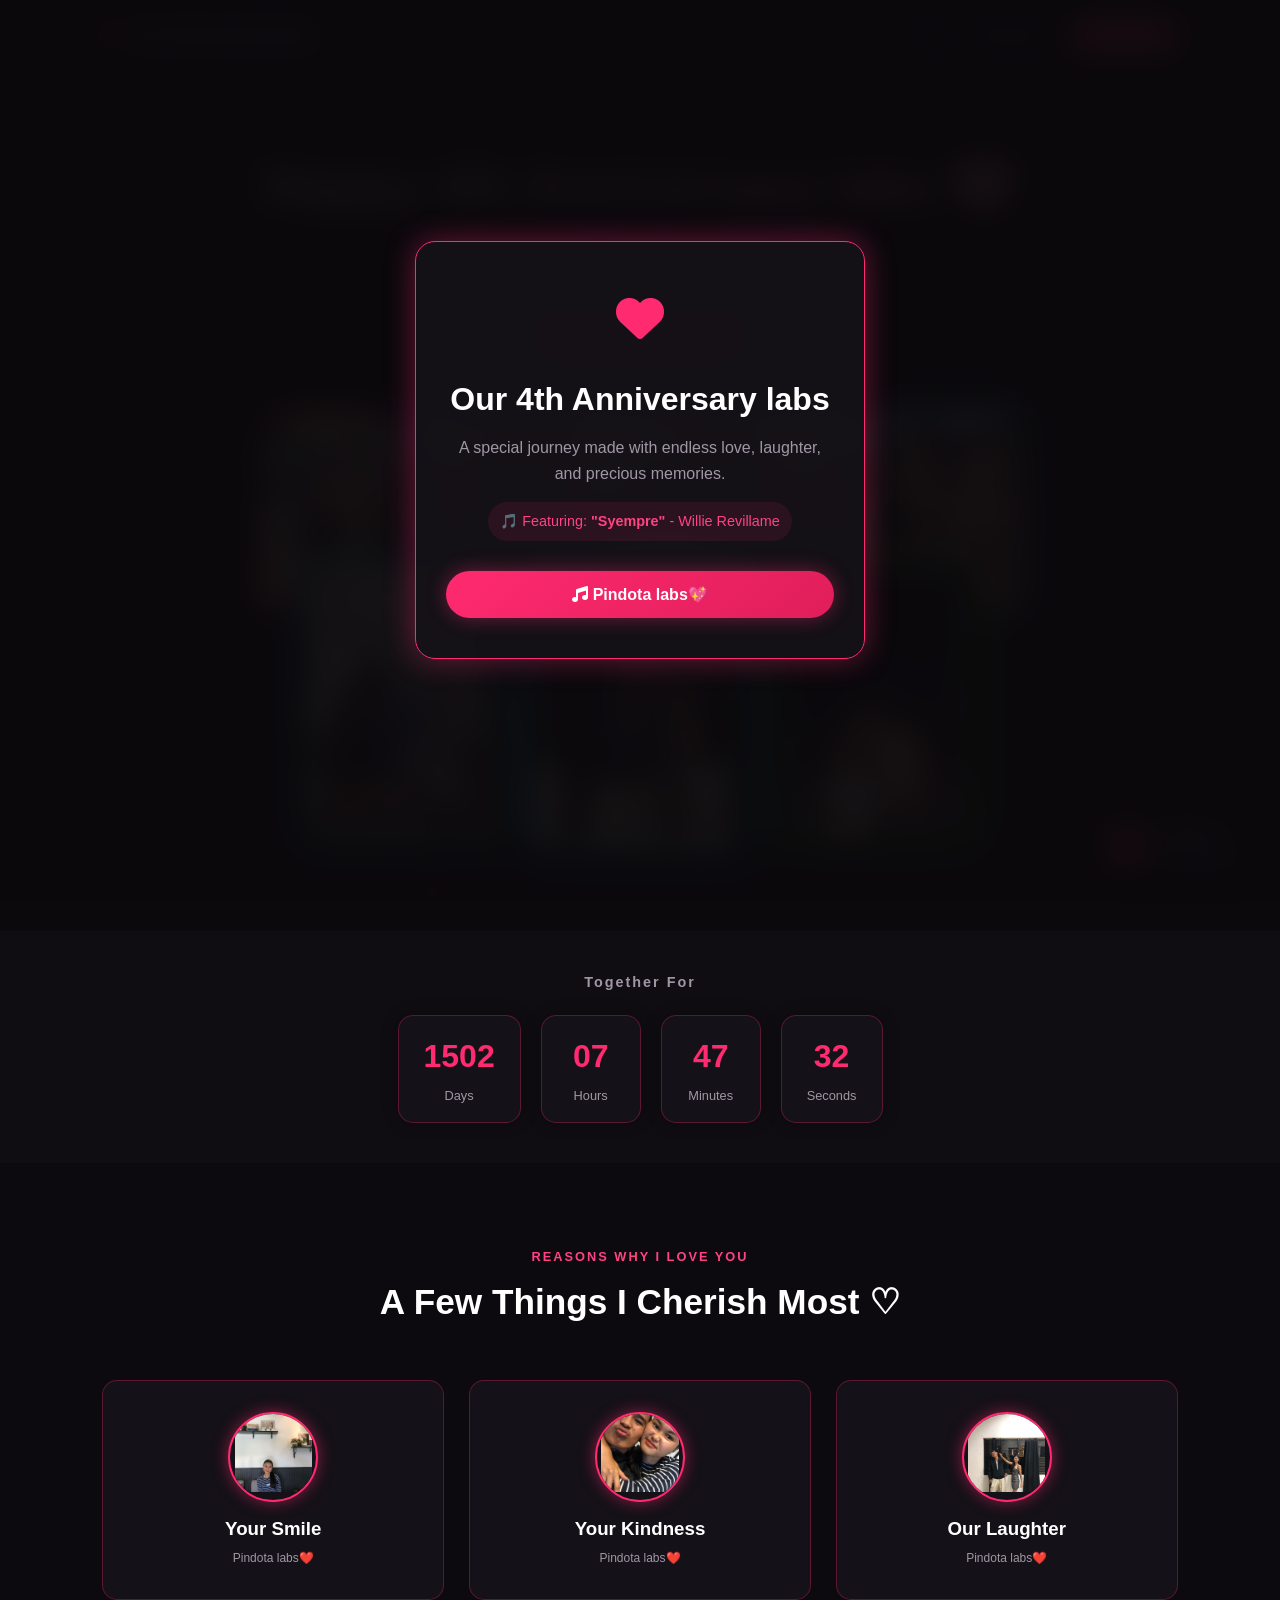
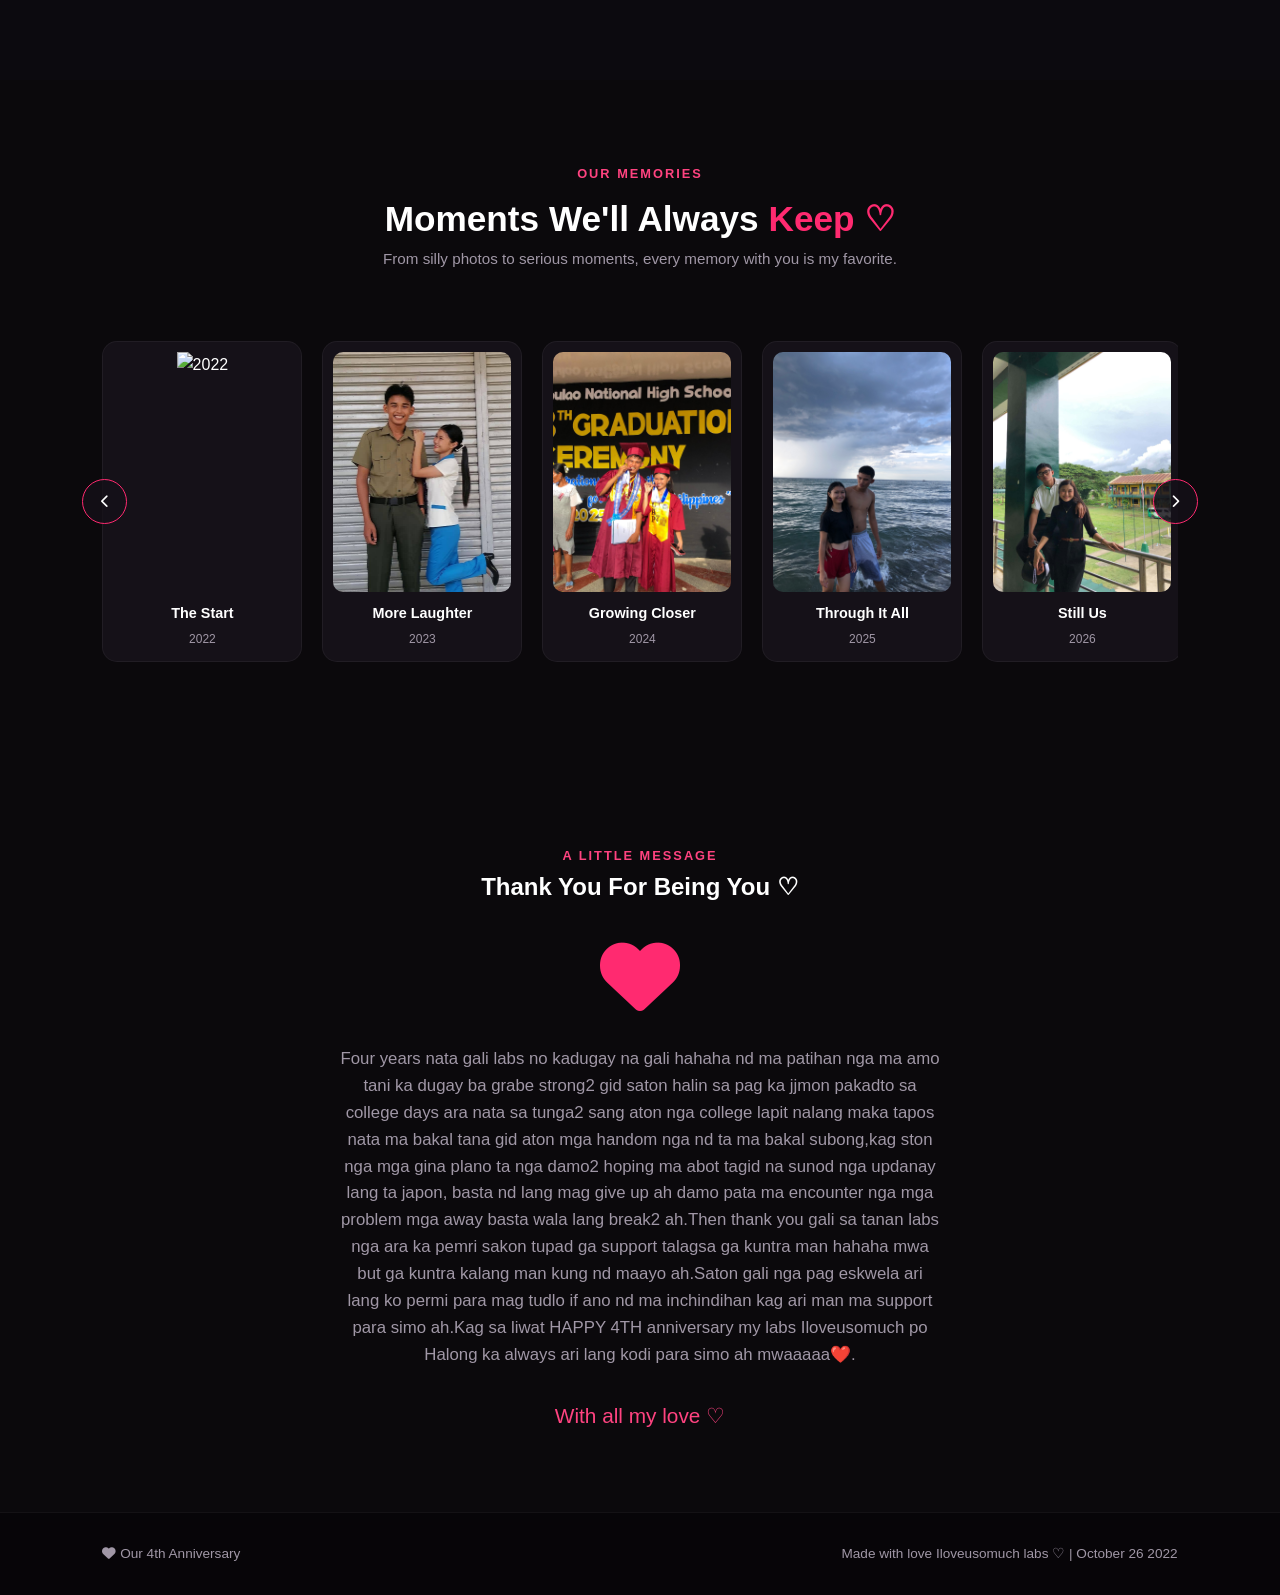
==== anniv.html @ 3ab9240a "Add files via upload" ====
<!DOCTYPE html>
<html lang="en">
<head>
  <meta charset="UTF-8">
  <meta name="viewport" content="width=device-width, initial-scale=1.0">
  <title>Happy Anniversary Labs ❤️</title>

  <link rel="stylesheet" href="https://cdnjs.cloudflare.com/ajax/libs/font-awesome/6.4.0/css/all.min.css">
  
  <link rel="stylesheet" href="styles.css">
</head>
<body>

  <!-- Floating Heart Particles Background Canvas -->
  <canvas id="heartCanvas"></canvas>

  <!-- Enter Site Overlay Modal (Bypasses Browser Audio Autoplay Restrictions) -->
  <div id="enterModal" class="enter-modal">
    <div class="enter-content">
      <div class="modal-heart-icon"><i class="fa-solid fa-heart"></i></div>
      <h2>Our 4th Anniversary labs</h2>
      <p>A special journey made with endless love, laughter, and precious memories.</p>
      <p class="song-notice">🎵 Featuring: <strong>"Syempre"</strong> - Willie Revillame</p>
      <button id="enterBtn" class="enter-btn">
        <i class="fa-solid fa-music"></i> Pindota labs💖
      </button>
    </div>
  </div>

  <!-- Audio Player Elements -->
  <audio id="bg-music" loop preload="auto">
    <source src="https://ia801503.us.archive.org/15/items/syempre-willie-revillame/Syempre%20-%20Willie%20Revillame.mp3" type="audio/mp3">
    <source src="music.mp3" type="audio/mp3">
  </audio>

  <!-- Floating Audio Widget Controls -->
  <div class="music-widget">
    <button id="musicToggle" class="music-btn" aria-label="Toggle Audio Playback">
      <i id="musicIcon" class="fa-solid fa-disc-doc spin-disc"></i>
    </button>
    <div class="music-info">
      <span class="music-title">Syempre</span>
      <span class="music-artist">Willie Revillame</span>
    </div>
  </div>

  <!-- Navigation Bar -->
  <nav class="navbar">
    <div class="nav-brand">
      <i class="fa-solid fa-heart nav-heart"></i> Our 4th Anniversary
    </div>
    <ul class="nav-links">
      <li><a href="#home">Home</a></li>
      <li><a href="#memories">Memories</a></li>
      <li><a href="#message" class="forever-btn"><i class="fa-regular fa-heart"></i> Forever</a></li>
    </ul>
  </nav>

  <!-- Main Hero Section -->
  <section id="home" class="hero-section">
    <div class="hero-header">
      <span class="tagline">A SPECIAL DAY FOR US</span>
      <h1 class="hero-title">Happy 4th Anniversary labs ❤️</h1>
      <p class="hero-quote">
        "Four years of memories, laughter, and love. Here's to many more years together."
      </p>
      <div class="hero-action">
        <a href="#memories" class="primary-btn">View Our Memories <i class="fa-solid fa-arrow-right"></i></a>
      </div>
    </div>

    <!-- 2-Tier Floating & Rotating Neon Card Display -->
    <div class="hero-cards-wrapper">
      
      <!-- Top Row: 5 Angled Floating Cards with Dynamic Colors -->
      <div class="card-row top-row">
        
        <div class="hero-card card-pink float-1" onclick="openLightbox('https://images.unsplash.com/photo-1516589178581-6cd7833ae3b2?auto=format&fit=crop&w=800&q=80', '2021 Memories')">
          <img src="v.jpg" alt="Memory Photo 1">
        </div>

        <div class="hero-card card-purple float-2" onclick="openLightbox('https://images.unsplash.com/photo-1522673607200-164d1b6ce486?auto=format&fit=crop&w=800&q=80', 'Cute Moments')">
          <img src="b.jpg" alt="Memory Photo 2">
        </div>

        <div class="hero-card card-yellow float-3" onclick="openLightbox('https://images.unsplash.com/photo-1518199266791-5375a83190b7?auto=format&fit=crop&w=800&q=80', 'Beach Trip')">
          <img src="k.JPG" alt="Memory Photo 3">
        </div>

        <div class="hero-card card-green float-4" onclick="openLightbox('https://images.unsplash.com/photo-1534528741775-53994a69daeb?auto=format&fit=crop&w=800&q=80', 'Sweet Smile')">
          <img src="kis.jpg" alt="Memory Photo 4">
        </div>

        <div class="hero-card card-cyan float-5" onclick="openLightbox('https://images.unsplash.com/photo-1529626455594-4ff0802cfb7e?auto=format&fit=crop&w=800&q=80', 'Date Night')">
          <img src="o.jpg" alt="Memory Photo 5">
        </div>

      </div>

      <!-- Bottom Row: 3 Larger Overlapping Front Cards -->
      <div class="card-row bottom-row">
        
        <div class="hero-card card-front-cyan float-front-1" onclick="openLightbox('https://images.unsplash.com/photo-1523824921871-d6f1a15151f1?auto=format&fit=crop&w=800&q=80', 'Fun Times')">
          <img src="s.jpg" alt="Front Photo Left">
        </div>

        <div class="hero-card card-front-main float-front-main" onclick="openLightbox('https://images.unsplash.com/photo-1511285560929-80b456fea0bc?auto=format&fit=crop&w=800&q=80', 'Us Together ❤️')">
          <img src="n.jpg" alt="Front Photo Center">
        </div>

        <div class="hero-card card-front-green float-front-2" onclick="openLightbox('https://images.unsplash.com/photo-1494774157365-9e04c6720e47?auto=format&fit=crop&w=800&q=80', 'Forever With You')">
          <img src="swim.jpg" alt="Front Photo Right">
        </div>

      </div>

    </div>
  </section>

  <!-- Live Relationship Counter -->
  <section class="counter-section">
    <div class="counter-container">
      <h3>Together For</h3>
      <div class="timer-grid">
        <div class="timer-box"><span id="days">1461</span><label>Days</label></div>
        <div class="timer-box"><span id="hours">00</span><label>Hours</label></div>
        <div class="timer-box"><span id="minutes">00</span><label>Minutes</label></div>
        <div class="timer-box"><span id="seconds">00</span><label>Seconds</label></div>
      </div>
    </div>
  </section>

 

  <!-- Interactive Flip Cards Section -->
 <section class="section-container reasons-section">
  <div class="section-header">
    <span class="sub-heading">REASONS WHY I LOVE YOU</span>
    <h2>A Few Things I Cherish Most ♡</h2>
  </div>

  <div class="flip-grid">
    
    <!-- Card 1: Your Smile -->
    <div class="flip-card">
      <div class="flip-inner">
        <div class="flip-front">
          <div class="card-img-thumb">
            <img src="smile.jpeg" alt="Your Smile">
          </div>
          <h3>Your Smile</h3>
          <p class="card-subtext">Pindota labs❤️</p>
        </div>
        <div class="flip-back">
          <p>"ang imo gid mga kadlaw kag smile permi ko ma miss simo kag imo mga lips nga kanami permi halok halokan mwaaa HAHAHAA.."</p>
        </div>
      </div>
    </div>

    <!-- Card 2: Your Kindness -->
    <div class="flip-card">
      <div class="flip-inner">
        <div class="flip-front">
          <div class="card-img-thumb">
            <img src="l.jpg" alt="Your Kindness">
          </div>
          <h3>Your Kindness</h3>
          <p class="card-subtext">Pindota labs❤️</p>
        </div>
        <div class="flip-back">
          <p>"ang imo kabuot permi sakon biskan talagsa or permi ka maldito saakon sensya lang ah mwaaaaa❤️."</p>
        </div>
      </div>
    </div>

    <!-- Card 3: Our Laughter -->
    <div class="flip-card">
      <div class="flip-inner">
        <div class="flip-front">
          <div class="card-img-thumb">
            <img src="laugh.jpg" alt="Our Laughter">
          </div>
          <h3>Our Laughter</h3>
          <p class="card-subtext">Pindota labs❤️</p>
        </div>
        <div class="flip-back">
          <p>"Aton nga mga kadlaw pag updanay ta labi na pag kita lang duwa hahah kag kung may gina libak aton nga mga moments nga updanay ta HAHAHA"</p>
        </div>
      </div>
    </div>

  </div>
</section>
 

  <!-- Memories Gallery Slider Section -->
  <section id="memories" class="section-container">
    <div class="section-header">
      <span class="sub-heading">OUR MEMORIES</span>
      <h2>Moments We'll Always <span class="highlight">Keep ♡</span></h2>
      <p>From silly photos to serious moments, every memory with you is my favorite.</p>
    </div>

    <div class="gallery-wrapper">
      <button class="slider-btn left-btn" id="prevBtn"><i class="fa-solid fa-chevron-left"></i></button>
      
      <div class="gallery-track" id="galleryTrack">
        
        <div class="gallery-item" onclick="openLightbox('https://images.unsplash.com/photo-1516589178581-6cd7833ae3b2?auto=format&fit=crop&w=800&q=80', 'The Start (2021)')">
          <div class="image-box"><img src="https://images.unsplash.com/photo-1516589178581-6cd7833ae3b2?auto=format&fit=crop&w=500&q=80" alt="2022"></div>
          <span class="item-title">The Start</span>
          <span class="item-year">2022</span>
        </div>

        <div class="gallery-item" onclick="openLightbox('2023.JPG', 'More Laughter (2023)')">
          <div class="image-box"><img src="2023.JPG" alt="2023"></div>
          <span class="item-title">More Laughter</span>
          <span class="item-year">2023</span>
        </div>

        <div class="gallery-item" onclick="openLightbox('grad.jpeg', 'Growing Closer (2024)')">
          <div class="image-box"><img src="grad.jpeg" alt="2024"></div>
          <span class="item-title">Growing Closer</span>
          <span class="item-year">2024</span>
        </div>

        <div class="gallery-item" onclick="openLightbox('2025.JPG', 'Through It All (2025)')">
          <div class="image-box"><img src="2025.JPG" alt="2025"></div>
          <span class="item-title">Through It All</span>
          <span class="item-year">2025</span>
        </div>

        <div class="gallery-item" onclick="openLightbox('school (1).jpg', 'Still Us (2026)')">
          <div class="image-box"><img src="school (1).jpg" alt="2026"></div>
          <span class="item-title">Still Us</span>
          <span class="item-year">2026</span>
        </div>

      </div>

      <button class="slider-btn right-btn" id="nextBtn"><i class="fa-solid fa-chevron-right"></i></button>
    </div>
  </section>

  <!-- Message Section -->
  <section id="message" class="message-section">
    <div class="message-container">
      <span class="sub-heading">A LITTLE MESSAGE</span>
      <h2>Thank You For Being You ♡</h2>
      
      <div class="big-heart-container">
        <i class="fa-solid fa-heart big-heart"></i>
      </div>

      <p class="message-text">
        Four years nata gali labs no kadugay na gali hahaha nd ma patihan nga ma amo tani ka dugay ba grabe strong2 gid saton 
        halin sa pag ka jjmon pakadto sa college days ara nata sa tunga2 sang aton nga college
        lapit nalang maka tapos nata ma bakal tana gid aton mga handom nga nd ta ma bakal subong,kag ston nga mga gina plano ta nga damo2 hoping ma abot tagid na sunod nga updanay lang ta japon,
        basta nd lang mag give up ah damo pata ma encounter nga mga problem mga away basta wala lang break2 ah.Then thank you gali sa tanan labs nga ara ka pemri sakon tupad
        ga support talagsa ga kuntra man hahaha mwa but ga kuntra kalang man kung nd maayo ah.Saton  gali nga pag eskwela ari lang ko permi para mag tudlo if ano nd ma inchindihan
        kag ari man ma support para simo ah.Kag sa liwat HAPPY 4TH anniversary my labs Iloveusomuch po Halong ka always ari lang kodi para simo ah mwaaaaa❤️.
      </p>

      <div class="signature">
        With all my love ♡
      </div>
    </div>
  </section>

  <!-- Footer -->
  <footer class="footer">
    <div class="footer-left">
      <i class="fa-solid fa-heart"></i> Our 4th Anniversary
    </div>
    <div class="footer-center">
      Made with love Iloveusomuch labs ♡ | October 26 2022

    </div>
   
  </footer>

  <!-- Photo Lightbox Modal -->
  <div id="lightbox" class="lightbox" onclick="closeLightbox()">
    <span class="close-lightbox">&times;</span>
    <img id="lightboxImg" class="lightbox-content" alt="Enlarged Photo">
    <div id="lightboxCaption" class="lightbox-caption"></div>
  </div>

  <!-- JavaScript File -->
  <script src=".js"></script>

</body>
</html>
---- styles.css ----
/* Reset & Base Styles */
* {
  margin: 0;
  padding: 0;
  box-sizing: border-box;
}

:root {
  --bg-color: #0b090c;
  --card-bg: #151118;
  --text-main: #ffffff;
  --text-muted: #a097a6;
  --accent-pink: #ff2a70;
  --accent-rose: #ff4380;
  --glow-pink: rgba(255, 42, 112, 0.4);
  --neon-cyan: #00f0ff;
  --neon-yellow: #ffee00;
  --neon-green: #39ff14;
  --neon-purple: #b026ff;
  --font-family: 'Segoe UI', -apple-system, BlinkMacSystemFont, Roboto, sans-serif;
}

body {
  background-color: var(--bg-color);
  color: var(--text-main);
  font-family: var(--font-family);
  overflow-x: hidden;
  line-height: 1.6;
}

/* Floating Particle Canvas */
#heartCanvas {
  position: fixed;
  top: 0;
  left: 0;
  width: 100vw;
  height: 100vh;
  pointer-events: none;
  z-index: 1;
}

/* Enter Site Overlay Modal */
.enter-modal {
  position: fixed;
  inset: 0;
  background: rgba(11, 9, 12, 0.95);
  backdrop-filter: blur(15px);
  z-index: 9999;
  display: flex;
  justify-content: center;
  align-items: center;
  text-align: center;
  padding: 20px;
}

.enter-content {
  background: rgba(21, 17, 24, 0.9);
  border: 1px solid var(--accent-pink);
  padding: 40px 30px;
  border-radius: 20px;
  box-shadow: 0 0 30px var(--glow-pink);
  max-width: 450px;
  width: 100%;
}

.modal-heart-icon {
  font-size: 3rem;
  color: var(--accent-pink);
  margin-bottom: 15px;
  animation: pulse 1.5s infinite;
}

.enter-content h2 {
  font-size: 2rem;
  margin-bottom: 10px;
}

.enter-content p {
  color: var(--text-muted);
  margin-bottom: 15px;
}

.song-notice {
  font-size: 0.9rem;
  color: var(--accent-rose) !important;
  background: rgba(255, 42, 112, 0.1);
  padding: 8px 12px;
  border-radius: 20px;
  display: inline-block;
}

.enter-btn {
  background: linear-gradient(135deg, var(--accent-pink), #e01e5a);
  color: white;
  border: none;
  padding: 14px 28px;
  border-radius: 30px;
  font-weight: bold;
  font-size: 1rem;
  cursor: pointer;
  box-shadow: 0 0 20px var(--glow-pink);
  transition: transform 0.3s;
  width: 100%;
  margin-top: 15px;
}

.enter-btn:hover {
  transform: scale(1.05);
}

/* Floating Music Control Widget */
.music-widget {
  position: fixed;
  bottom: 25px;
  right: 25px;
  z-index: 1000;
  background: rgba(21, 17, 24, 0.85);
  border: 1px solid rgba(255, 42, 112, 0.3);
  backdrop-filter: blur(10px);
  padding: 8px 16px 8px 8px;
  border-radius: 40px;
  display: flex;
  align-items: center;
  gap: 12px;
  box-shadow: 0 5px 20px rgba(0, 0, 0, 0.5);
}

.music-btn {
  background: var(--accent-pink);
  color: white;
  border: none;
  width: 40px;
  height: 40px;
  border-radius: 50%;
  cursor: pointer;
  display: flex;
  align-items: center;
  justify-content: center;
  font-size: 1.1rem;
}

.spin-disc {
  animation: spin 3s linear infinite;
}

.music-info {
  display: flex;
  flex-direction: column;
}

.music-title {
  font-weight: bold;
  font-size: 0.85rem;
}

.music-artist {
  font-size: 0.7rem;
  color: var(--text-muted);
}

/* Navigation Bar */
.navbar {
  display: flex;
  justify-content: space-between;
  align-items: center;
  padding: 20px 8%;
  position: relative;
  z-index: 10;
}

.nav-brand {
  font-weight: bold;
  font-size: 1.2rem;
  display: flex;
  align-items: center;
  gap: 8px;
  color: var(--text-main);
}

.nav-heart {
  color: var(--accent-pink);
}

.nav-links {
  display: flex;
  list-style: none;
  gap: 25px;
  align-items: center;
}

.nav-links a {
  color: var(--text-muted);
  text-decoration: none;
  font-size: 0.95rem;
  transition: color 0.3s;
}

.nav-links a:hover {
  color: var(--text-main);
}

.forever-btn {
  background: var(--accent-pink);
  color: white !important;
  padding: 8px 18px;
  border-radius: 20px;
}

/* Hero Section & Glowing Cards Layout */
.hero-section {
  padding: 40px 5% 80px;
  text-align: center;
  position: relative;
  z-index: 2;
}

.tagline {
  font-size: 0.75rem;
  letter-spacing: 2px;
  color: var(--accent-rose);
  font-weight: 600;
}

.hero-title {
  font-size: 3.2rem;
  font-weight: 800;
  margin: 10px 0;
  background: linear-gradient(135deg, #ffffff, #ff7ba0);
  -webkit-background-clip: text;
  -webkit-text-fill-color: transparent;
}

.hero-quote {
  color: var(--text-muted);
  font-style: italic;
  max-width: 500px;
  margin: 0 auto 25px;
  font-size: 0.95rem;
}

.primary-btn {
  display: inline-flex;
  align-items: center;
  gap: 8px;
  background: var(--accent-pink);
  color: white;
  text-decoration: none;
  padding: 12px 26px;
  border-radius: 25px;
  font-weight: bold;
  box-shadow: 0 0 15px var(--glow-pink);
}

/* 2-Tier Floating Neon Photo Cards */
.hero-cards-wrapper {
  margin-top: 50px;
  position: relative;
  max-width: 1000px;
  margin-left: auto;
  margin-right: auto;
}

.card-row {
  display: flex;
  justify-content: center;
  align-items: center;
}

.top-row {
  gap: 15px;
  z-index: 2;
  position: relative;
}

.bottom-row {
  gap: 25px;
  margin-top: -60px;
  z-index: 3;
  position: relative;
}

/* Base Neon Card Styling with 3D Float & Rotate */
.hero-card {
  border-radius: 18px;
  overflow: hidden;
  cursor: pointer;
  background: #1a1620;
  transition: transform 0.4s ease, box-shadow 0.4s ease;
  position: relative;
  perspective: 1000px;
}

.hero-card img {
  width: 100%;
  height: 100%;
  object-fit: cover;
  display: block;
}

/* Top Row Cards Sizing & Neon Glow Colors */
.top-row .hero-card {
  width: 140px;
  height: 200px;
}

.card-pink {
  border: 2px solid var(--accent-pink);
  box-shadow: 0 0 15px rgba(255, 42, 112, 0.6);
}

.card-purple {
  border: 2px solid var(--neon-purple);
  box-shadow: 0 0 15px rgba(176, 38, 255, 0.6);
}

.card-yellow {
  border: 2px solid var(--neon-yellow);
  box-shadow: 0 0 15px rgba(255, 238, 0, 0.6);
}

.card-green {
  border: 2px solid var(--neon-green);
  box-shadow: 0 0 15px rgba(57, 255, 20, 0.6);
}

.card-cyan {
  border: 2px solid var(--neon-cyan);
  box-shadow: 0 0 15px rgba(0, 240, 255, 0.6);
}

/* Bottom Row Front Cards Sizing & Colors */
.bottom-row .hero-card {
  width: 200px;
  height: 280px;
}

.card-front-cyan {
  border: 3px solid var(--neon-cyan);
  box-shadow: 0 0 25px rgba(0, 240, 255, 0.7);
}

.card-front-main {
  width: 220px !important;
  height: 300px !important;
  border: 3px solid #00f0ff;
  box-shadow: 0 0 30px rgba(0, 240, 255, 0.9);
}

.card-front-green {
  border: 3px solid var(--neon-green);
  box-shadow: 0 0 25px rgba(57, 255, 20, 0.7);
}

/* Continuous 3D Floating & Rotating Animations */
.float-1 { animation: float1 4s ease-in-out infinite; }
.float-2 { animation: float2 4.5s ease-in-out infinite; }
.float-3 { animation: float3 3.8s ease-in-out infinite; }
.float-4 { animation: float4 4.2s ease-in-out infinite; }
.float-5 { animation: float5 4.8s ease-in-out infinite; }

.float-front-1 { animation: floatFront1 5s ease-in-out infinite; }
.float-front-main { animation: floatFrontMain 4.2s ease-in-out infinite; }
.float-front-2 { animation: floatFront2 4.6s ease-in-out infinite; }

@keyframes float1 {
  0%, 100% { transform: rotate(-12deg) translateY(0px) rotateY(5deg); }
  50% { transform: rotate(-10deg) translateY(-12px) rotateY(-5deg); }
}

@keyframes float2 {
  0%, 100% { transform: rotate(-6deg) translateY(0px) rotateY(-8deg); }
  50% { transform: rotate(-4deg) translateY(-15px) rotateY(8deg); }
}

@keyframes float3 {
  0%, 100% { transform: rotate(0deg) translateY(0px) rotateX(5deg); }
  50% { transform: rotate(2deg) translateY(-10px) rotateX(-5deg); }
}

@keyframes float4 {
  0%, 100% { transform: rotate(6deg) translateY(0px) rotateY(8deg); }
  50% { transform: rotate(8deg) translateY(-14px) rotateY(-8deg); }
}

@keyframes float5 {
  0%, 100% { transform: rotate(12deg) translateY(0px) rotateY(-5deg); }
  50% { transform: rotate(10deg) translateY(-12px) rotateY(5deg); }
}

@keyframes floatFront1 {
  0%, 100% { transform: rotate(-8deg) translateY(0px); }
  50% { transform: rotate(-6deg) translateY(-18px); }
}

@keyframes floatFrontMain {
  0%, 100% { transform: rotate(0deg) translateY(0px) scale(1); }
  50% { transform: rotate(1deg) translateY(-15px) scale(1.02); }
}

@keyframes floatFront2 {
  0%, 100% { transform: rotate(8deg) translateY(0px); }
  50% { transform: rotate(6deg) translateY(-18px); }
}

/* Card Hover Effects */
.hero-card:hover {
  animation-play-state: paused;
  transform: translateY(-20px) scale(1.1) rotate(0deg) !important;
  z-index: 10;
}

/* Live Relationship Counter Section */
.counter-section {
  padding: 40px 5%;
  background: rgba(21, 17, 24, 0.6);
  border-y: 1px solid rgba(255, 42, 112, 0.2);
  text-align: center;
  position: relative;
  z-index: 2;
}

.counter-container h3 {
  color: var(--text-muted);
  margin-bottom: 20px;
  letter-spacing: 2px;
  font-size: 0.9rem;
}

.timer-grid {
  display: flex;
  justify-content: center;
  gap: 20px;
  flex-wrap: wrap;
}

.timer-box {
  background: var(--card-bg);
  border: 1px solid rgba(255, 42, 112, 0.3);
  padding: 15px 25px;
  border-radius: 15px;
  min-width: 100px;
  box-shadow: 0 0 15px rgba(0, 0, 0, 0.4);
}

.timer-box span {
  font-size: 2rem;
  font-weight: bold;
  color: var(--accent-pink);
  display: block;
}

.timer-box label {
  font-size: 0.8rem;
  color: var(--text-muted);
}

/* Common Section Layout */
.section-container {
  padding: 80px 8%;
  position: relative;
  z-index: 2;
}

.sub-heading {
  color: var(--accent-rose);
  font-size: 0.8rem;
  letter-spacing: 2px;
  font-weight: 600;
}

.highlight {
  color: var(--accent-pink);
}

.section-header {
  text-align: center;
  margin-bottom: 50px;
}

.section-header h2 {
  font-size: 2.2rem;
  margin-top: 5px;
}

.section-header p {
  color: var(--text-muted);
  font-size: 0.95rem;
}

/* Our Story Grid Layout */
.story-grid {
  display: grid;
  grid-template-columns: 1fr 1fr;
  gap: 50px;
  align-items: center;
}

.polaroid-wrapper {
  position: relative;
  height: 380px;
}

.polaroid {
  position: absolute;
  background: white;
  padding: 12px 12px 40px;
  border-radius: 8px;
  box-shadow: 0 10px 25px rgba(0, 0, 0, 0.5);
  width: 240px;
}

.polaroid img {
  width: 100%;
  height: 220px;
  object-fit: cover;
  border-radius: 4px;
}

.p1 {
  transform: rotate(-8deg);
  top: 20px;
  left: 20px;
  z-index: 1;
}

.p2 {
  transform: rotate(6deg);
  top: 60px;
  left: 140px;
  z-index: 2;
}

.stats-grid {
  display: grid;
  grid-template-columns: repeat(4, 1fr);
  gap: 15px;
  margin-top: 30px;
}

.stat-card {
  background: var(--card-bg);
  border: 1px solid rgba(255, 42, 112, 0.2);
  padding: 15px;
  border-radius: 12px;
  text-align: center;
}

.stat-icon {
  color: var(--accent-pink);
  font-size: 1.2rem;
  margin-bottom: 5px;
}

.stat-num {
  display: block;
  font-weight: bold;
  font-size: 1.1rem;
}

.stat-label {
  font-size: 0.75rem;
  color: var(--text-muted);
}

/* Interactive Flip Cards */
.reasons-section {
  background: rgba(15, 12, 18, 0.5);
}

.flip-grid {
  display: grid;
  grid-template-columns: repeat(auto-fit, minmax(260px, 1fr));
  gap: 25px;
}

.flip-card {
  background-color: transparent;
  height: 220px;
  perspective: 1000px;
}

.flip-inner {
  position: relative;
  width: 100%;
  height: 100%;
  text-align: center;
  transition: transform 0.8s;
  transform-style: preserve-3d;
}

.flip-card:hover .flip-inner {
  transform: rotateY(180deg);
}

.flip-front, .flip-back {
  position: absolute;
  width: 100%;
  height: 100%;
  backface-visibility: hidden;
  border-radius: 15px;
  padding: 25px;
  display: flex;
  flex-direction: column;
  justify-content: center;
  align-items: center;
  border: 1px solid rgba(255, 42, 112, 0.3);
}

.flip-front {
  background: var(--card-bg);
}

.flip-front i {
  font-size: 2.5rem;
  color: var(--accent-pink);
  margin-bottom: 15px;
}

.flip-front p {
  font-size: 0.75rem;
  color: var(--text-muted);
  margin-top: 5px;
}

.flip-back {
  background: linear-gradient(135deg, #221728, #120e17);
  transform: rotateY(180deg);
  border-color: var(--accent-pink);
}

.flip-back p {
  font-style: italic;
  font-size: 0.95rem;
}

/* Memories Gallery Slider */
.gallery-wrapper {
  position: relative;
  display: flex;
  align-items: center;
}

.gallery-track {
  display: flex;
  gap: 20px;
  overflow-x: auto;
  scroll-behavior: smooth;
  padding: 20px 0;
  scrollbar-width: none;
}

.gallery-track::-webkit-scrollbar {
  display: none;
}

.gallery-item {
  min-width: 200px;
  background: var(--card-bg);
  border-radius: 15px;
  padding: 10px;
  text-align: center;
  cursor: pointer;
  border: 1px solid rgba(255, 255, 255, 0.05);
  transition: transform 0.3s;
}

.gallery-item:hover {
  transform: translateY(-8px);
  border-color: var(--accent-pink);
}

.image-box {
  height: 240px;
  border-radius: 10px;
  overflow: hidden;
  margin-bottom: 10px;
}

.image-box img {
  width: 100%;
  height: 100%;
  object-fit: cover;
}

.item-title {
  display: block;
  font-size: 0.9rem;
  font-weight: 600;
}

.item-year {
  font-size: 0.75rem;
  color: var(--text-muted);
}

.slider-btn {
  background: rgba(21, 17, 24, 0.8);
  color: white;
  border: 1px solid var(--accent-pink);
  width: 45px;
  height: 45px;
  border-radius: 50%;
  cursor: pointer;
  position: absolute;
  z-index: 5;
}

.left-btn { left: -20px; }
.right-btn { right: -20px; }

/* Message Section */
.message-section {
  padding: 80px 8%;
  text-align: center;
  position: relative;
  z-index: 2;
}

.big-heart-container {
  margin: 30px 0;
}

.big-heart {
  font-size: 5rem;
  color: var(--accent-pink);
  animation: pulse 1.5s infinite;
}

.message-text {
  max-width: 600px;
  margin: 0 auto;
  color: var(--text-muted);
  font-size: 1.05rem;
}

.signature {
  margin-top: 30px;
  font-size: 1.3rem;
  font-family: 'Brush Script MT', cursive, sans-serif;
  color: var(--accent-rose);
}

/* Footer */
.footer {
  padding: 30px 8%;
  background: #070508;
  display: flex;
  justify-content: space-between;
  align-items: center;
  border-top: 1px solid rgba(255, 255, 255, 0.05);
  color: var(--text-muted);
  font-size: 0.85rem;
  position: relative;
  z-index: 2;
}

.footer-right {
  display: flex;
  gap: 15px;
}

/* Photo Lightbox Modal */
.lightbox {
  display: none;
  position: fixed;
  inset: 0;
  background: rgba(0, 0, 0, 0.9);
  z-index: 10000;
  justify-content: center;
  align-items: center;
  flex-direction: column;
}

.lightbox-content {
  max-width: 85%;
  max-height: 80vh;
  border-radius: 10px;
  box-shadow: 0 0 30px rgba(255, 42, 112, 0.5);
}

.lightbox-caption {
  color: white;
  margin-top: 15px;
  font-size: 1.1rem;
}

.close-lightbox {
  position: absolute;
  top: 25px;
  right: 35px;
  color: white;
  font-size: 2.5rem;
  cursor: pointer;
}

/* Keyframe Animations */
@keyframes pulse {
  0% { transform: scale(1); }
  50% { transform: scale(1.15); }
  100% { transform: scale(1); }
}

@keyframes spin {
  from { transform: rotate(0deg); }
  to { transform: rotate(360deg); }
}

/* Responsive Mobile Styles */
@media (max-width: 768px) {
  .hero-title { font-size: 2.2rem; }
  .story-grid { grid-template-columns: 1fr; }
  .top-row .hero-card { width: 65px; height: 100px; }
  .bottom-row .hero-card { width: 100px; height: 140px; }
  .card-front-main { width: 110px !important; height: 150px !important; }
  .stats-grid { grid-template-columns: repeat(2, 1fr); }
  .footer { flex-direction: column; gap: 15px; text-align: center; }
  .nav-links { display: none; }
}
/* Circular Image Frame for Flip Cards */
.card-img-thumb {
  width: 90px;
  height: 90px;
  border-radius: 50%;
  overflow: hidden;
  margin-bottom: 12px;
  border: 2px solid var(--accent-pink);
  box-shadow: 0 0 15px rgba(255, 42, 112, 0.5);
}

.card-img-thumb img {
  width: 90%;
  height: 90%;
  object-fit: cover;
}

.card-subtext {
  font-size: 0.85rem;
  color: var(--text-muted);
  margin-top: 4px;
}
html{
  scroll-behavior: smooth;
}
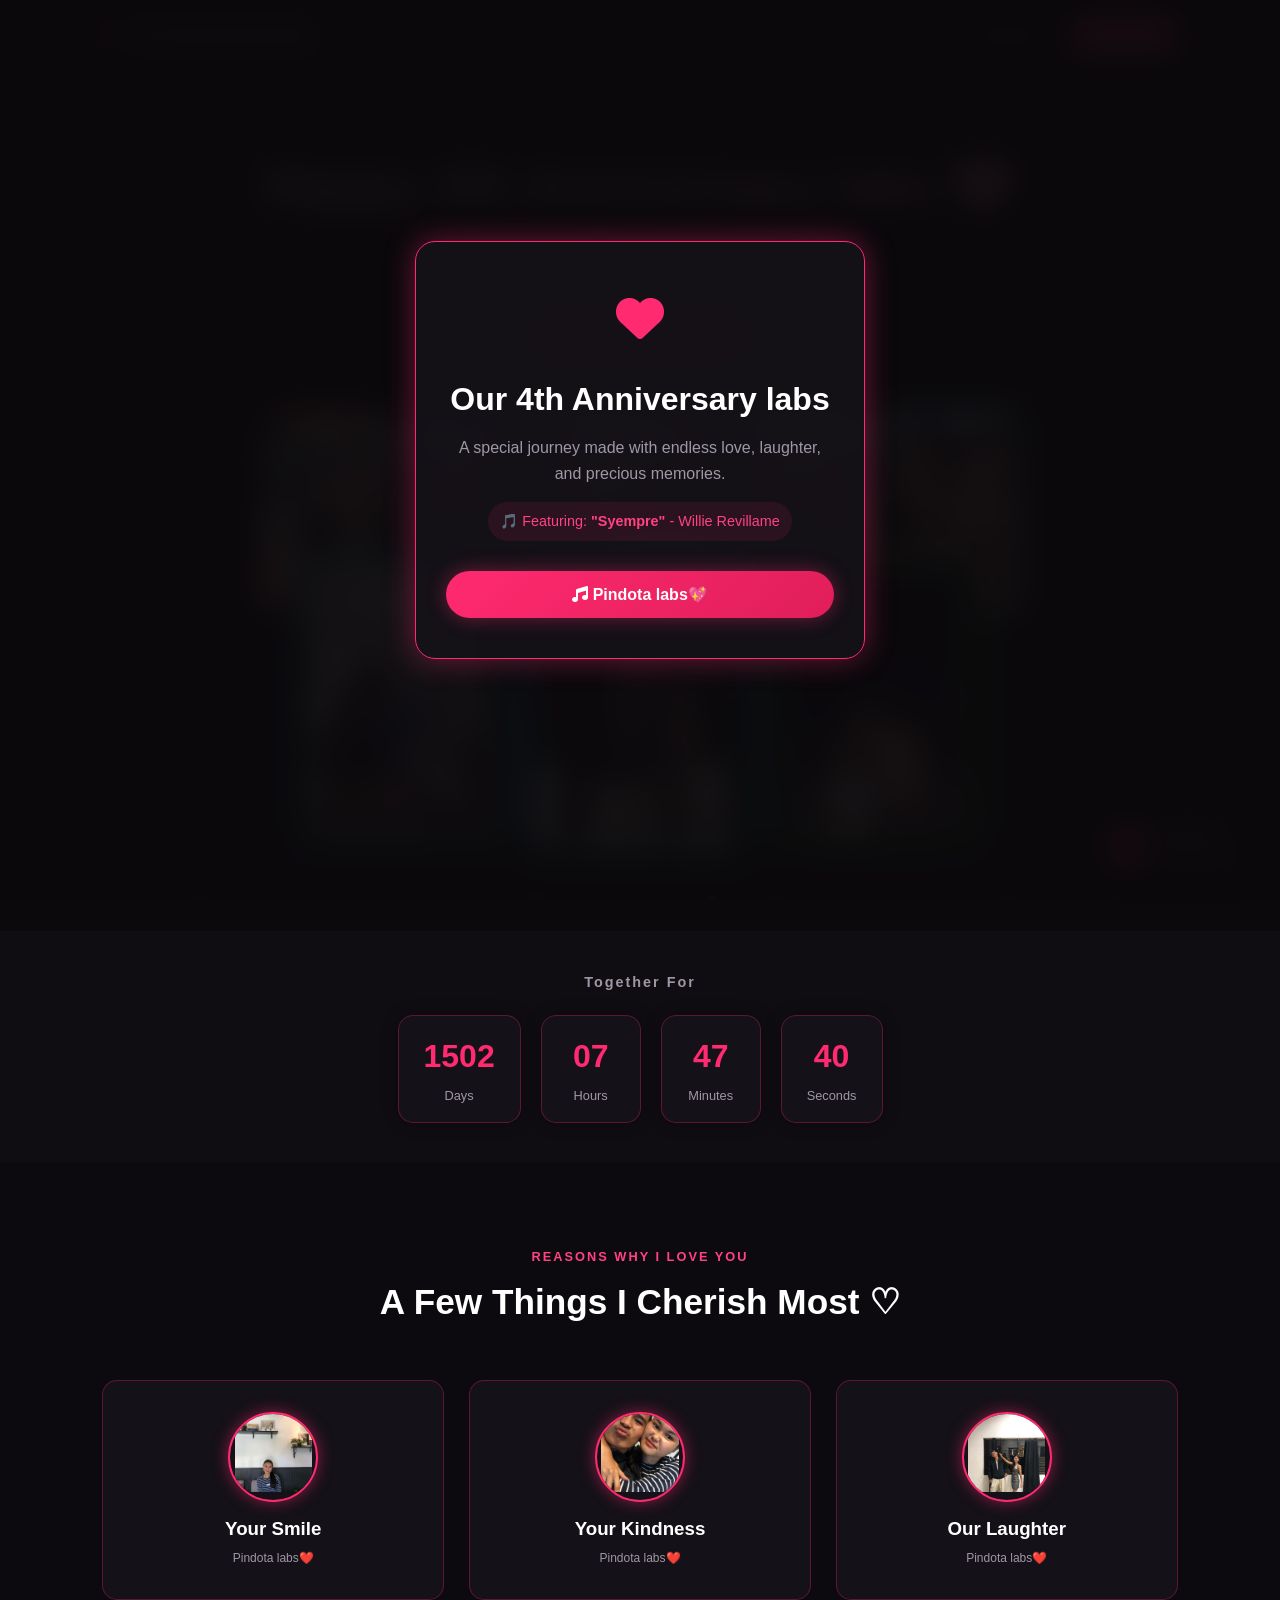
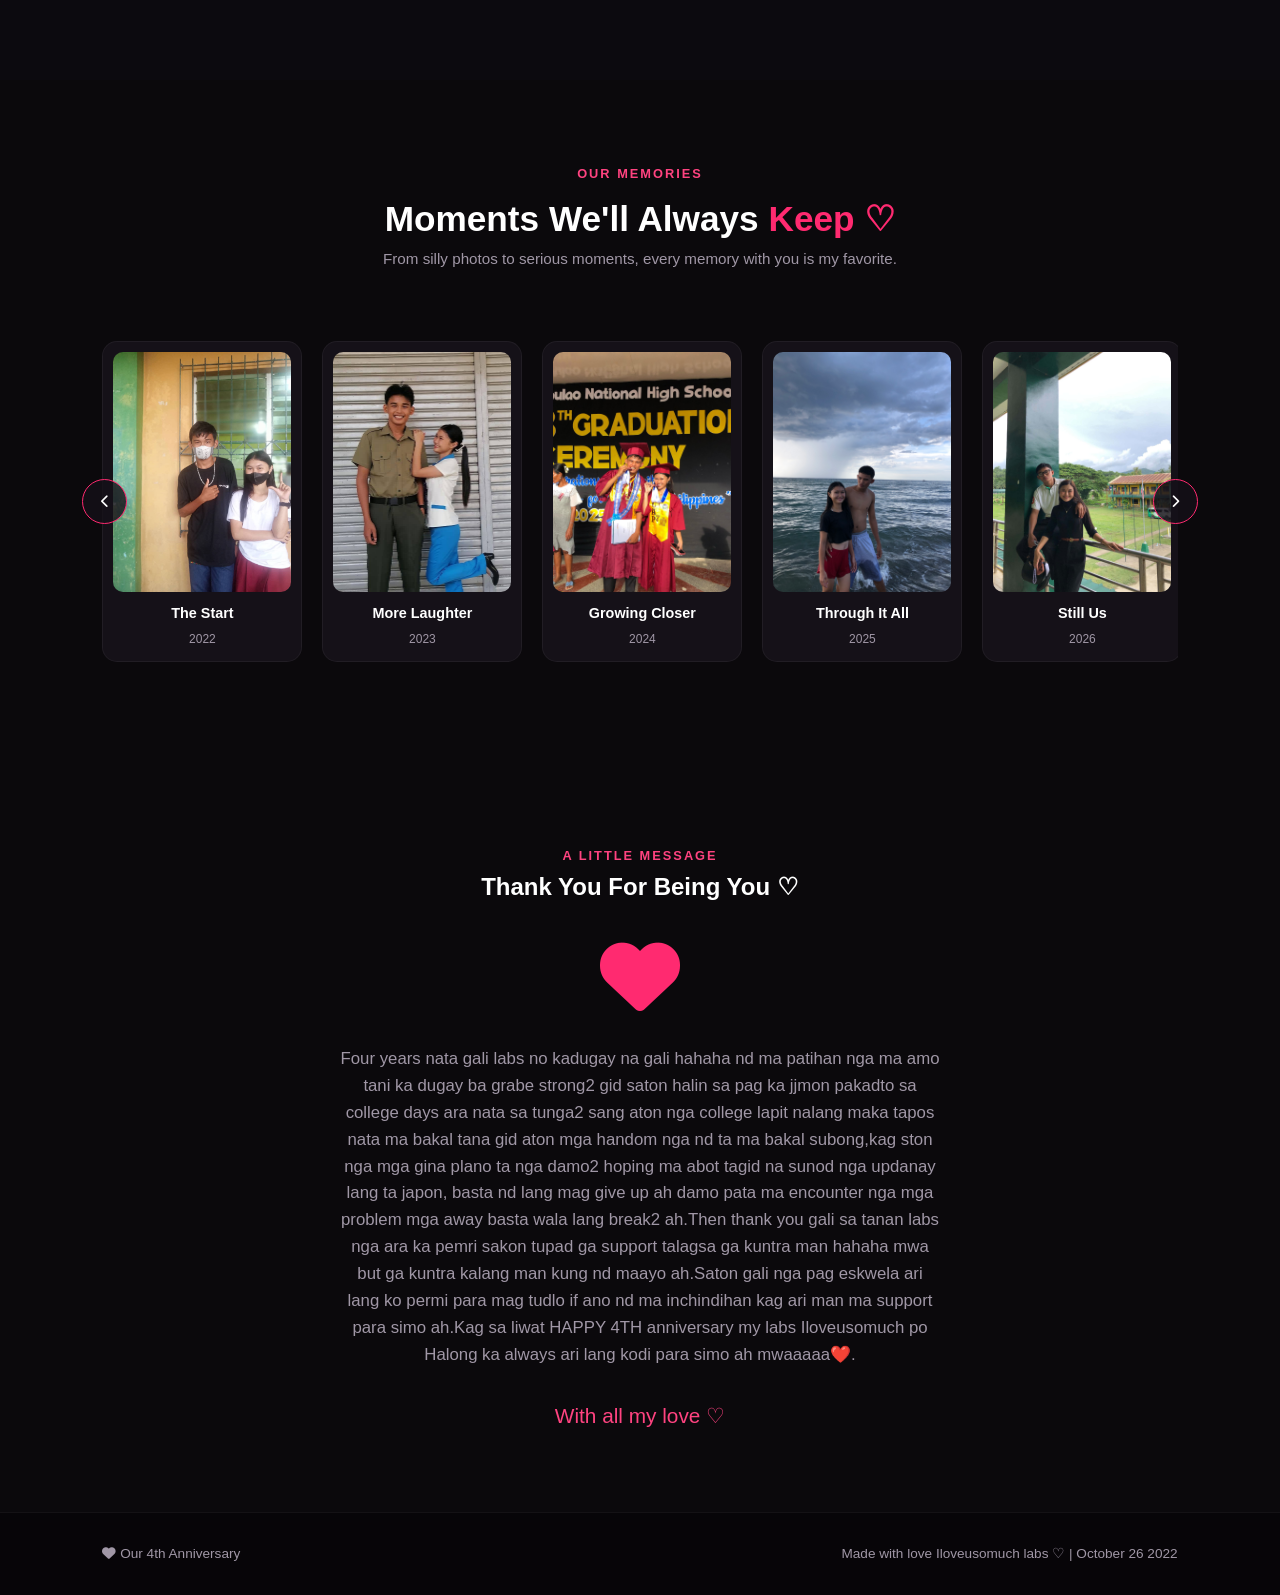
==== commit d06af144: "update" ====
--- a/anniv.html
+++ b/anniv.html
@@ -1,293 +1,293 @@
-<!DOCTYPE html>
-<html lang="en">
-<head>
-  <meta charset="UTF-8">
-  <meta name="viewport" content="width=device-width, initial-scale=1.0">
-  <title>Happy Anniversary Labs ❤️</title>
-
-  <link rel="stylesheet" href="https://cdnjs.cloudflare.com/ajax/libs/font-awesome/6.4.0/css/all.min.css">
-  
-  <link rel="stylesheet" href="styles.css">
-</head>
-<body>
-
-  <!-- Floating Heart Particles Background Canvas -->
-  <canvas id="heartCanvas"></canvas>
-
-  <!-- Enter Site Overlay Modal (Bypasses Browser Audio Autoplay Restrictions) -->
-  <div id="enterModal" class="enter-modal">
-    <div class="enter-content">
-      <div class="modal-heart-icon"><i class="fa-solid fa-heart"></i></div>
-      <h2>Our 4th Anniversary labs</h2>
-      <p>A special journey made with endless love, laughter, and precious memories.</p>
-      <p class="song-notice">🎵 Featuring: <strong>"Syempre"</strong> - Willie Revillame</p>
-      <button id="enterBtn" class="enter-btn">
-        <i class="fa-solid fa-music"></i> Pindota labs💖
-      </button>
-    </div>
-  </div>
-
-  <!-- Audio Player Elements -->
-  <audio id="bg-music" loop preload="auto">
-    <source src="https://ia801503.us.archive.org/15/items/syempre-willie-revillame/Syempre%20-%20Willie%20Revillame.mp3" type="audio/mp3">
-    <source src="music.mp3" type="audio/mp3">
-  </audio>
-
-  <!-- Floating Audio Widget Controls -->
-  <div class="music-widget">
-    <button id="musicToggle" class="music-btn" aria-label="Toggle Audio Playback">
-      <i id="musicIcon" class="fa-solid fa-disc-doc spin-disc"></i>
-    </button>
-    <div class="music-info">
-      <span class="music-title">Syempre</span>
-      <span class="music-artist">Willie Revillame</span>
-    </div>
-  </div>
-
-  <!-- Navigation Bar -->
-  <nav class="navbar">
-    <div class="nav-brand">
-      <i class="fa-solid fa-heart nav-heart"></i> Our 4th Anniversary
-    </div>
-    <ul class="nav-links">
-      <li><a href="#home">Home</a></li>
-      <li><a href="#memories">Memories</a></li>
-      <li><a href="#message" class="forever-btn"><i class="fa-regular fa-heart"></i> Forever</a></li>
-    </ul>
-  </nav>
-
-  <!-- Main Hero Section -->
-  <section id="home" class="hero-section">
-    <div class="hero-header">
-      <span class="tagline">A SPECIAL DAY FOR US</span>
-      <h1 class="hero-title">Happy 4th Anniversary labs ❤️</h1>
-      <p class="hero-quote">
-        "Four years of memories, laughter, and love. Here's to many more years together."
-      </p>
-      <div class="hero-action">
-        <a href="#memories" class="primary-btn">View Our Memories <i class="fa-solid fa-arrow-right"></i></a>
-      </div>
-    </div>
-
-    <!-- 2-Tier Floating & Rotating Neon Card Display -->
-    <div class="hero-cards-wrapper">
-      
-      <!-- Top Row: 5 Angled Floating Cards with Dynamic Colors -->
-      <div class="card-row top-row">
-        
-        <div class="hero-card card-pink float-1" onclick="openLightbox('https://images.unsplash.com/photo-1516589178581-6cd7833ae3b2?auto=format&fit=crop&w=800&q=80', '2021 Memories')">
-          <img src="v.jpg" alt="Memory Photo 1">
-        </div>
-
-        <div class="hero-card card-purple float-2" onclick="openLightbox('https://images.unsplash.com/photo-1522673607200-164d1b6ce486?auto=format&fit=crop&w=800&q=80', 'Cute Moments')">
-          <img src="b.jpg" alt="Memory Photo 2">
-        </div>
-
-        <div class="hero-card card-yellow float-3" onclick="openLightbox('https://images.unsplash.com/photo-1518199266791-5375a83190b7?auto=format&fit=crop&w=800&q=80', 'Beach Trip')">
-          <img src="k.JPG" alt="Memory Photo 3">
-        </div>
-
-        <div class="hero-card card-green float-4" onclick="openLightbox('https://images.unsplash.com/photo-1534528741775-53994a69daeb?auto=format&fit=crop&w=800&q=80', 'Sweet Smile')">
-          <img src="kis.jpg" alt="Memory Photo 4">
-        </div>
-
-        <div class="hero-card card-cyan float-5" onclick="openLightbox('https://images.unsplash.com/photo-1529626455594-4ff0802cfb7e?auto=format&fit=crop&w=800&q=80', 'Date Night')">
-          <img src="o.jpg" alt="Memory Photo 5">
-        </div>
-
-      </div>
-
-      <!-- Bottom Row: 3 Larger Overlapping Front Cards -->
-      <div class="card-row bottom-row">
-        
-        <div class="hero-card card-front-cyan float-front-1" onclick="openLightbox('https://images.unsplash.com/photo-1523824921871-d6f1a15151f1?auto=format&fit=crop&w=800&q=80', 'Fun Times')">
-          <img src="s.jpg" alt="Front Photo Left">
-        </div>
-
-        <div class="hero-card card-front-main float-front-main" onclick="openLightbox('https://images.unsplash.com/photo-1511285560929-80b456fea0bc?auto=format&fit=crop&w=800&q=80', 'Us Together ❤️')">
-          <img src="n.jpg" alt="Front Photo Center">
-        </div>
-
-        <div class="hero-card card-front-green float-front-2" onclick="openLightbox('https://images.unsplash.com/photo-1494774157365-9e04c6720e47?auto=format&fit=crop&w=800&q=80', 'Forever With You')">
-          <img src="swim.jpg" alt="Front Photo Right">
-        </div>
-
-      </div>
-
-    </div>
-  </section>
-
-  <!-- Live Relationship Counter -->
-  <section class="counter-section">
-    <div class="counter-container">
-      <h3>Together For</h3>
-      <div class="timer-grid">
-        <div class="timer-box"><span id="days">1461</span><label>Days</label></div>
-        <div class="timer-box"><span id="hours">00</span><label>Hours</label></div>
-        <div class="timer-box"><span id="minutes">00</span><label>Minutes</label></div>
-        <div class="timer-box"><span id="seconds">00</span><label>Seconds</label></div>
-      </div>
-    </div>
-  </section>
-
- 
-
-  <!-- Interactive Flip Cards Section -->
- <section class="section-container reasons-section">
-  <div class="section-header">
-    <span class="sub-heading">REASONS WHY I LOVE YOU</span>
-    <h2>A Few Things I Cherish Most ♡</h2>
-  </div>
-
-  <div class="flip-grid">
-    
-    <!-- Card 1: Your Smile -->
-    <div class="flip-card">
-      <div class="flip-inner">
-        <div class="flip-front">
-          <div class="card-img-thumb">
-            <img src="smile.jpeg" alt="Your Smile">
-          </div>
-          <h3>Your Smile</h3>
-          <p class="card-subtext">Pindota labs❤️</p>
-        </div>
-        <div class="flip-back">
-          <p>"ang imo gid mga kadlaw kag smile permi ko ma miss simo kag imo mga lips nga kanami permi halok halokan mwaaa HAHAHAA.."</p>
-        </div>
-      </div>
-    </div>
-
-    <!-- Card 2: Your Kindness -->
-    <div class="flip-card">
-      <div class="flip-inner">
-        <div class="flip-front">
-          <div class="card-img-thumb">
-            <img src="l.jpg" alt="Your Kindness">
-          </div>
-          <h3>Your Kindness</h3>
-          <p class="card-subtext">Pindota labs❤️</p>
-        </div>
-        <div class="flip-back">
-          <p>"ang imo kabuot permi sakon biskan talagsa or permi ka maldito saakon sensya lang ah mwaaaaa❤️."</p>
-        </div>
-      </div>
-    </div>
-
-    <!-- Card 3: Our Laughter -->
-    <div class="flip-card">
-      <div class="flip-inner">
-        <div class="flip-front">
-          <div class="card-img-thumb">
-            <img src="laugh.jpg" alt="Our Laughter">
-          </div>
-          <h3>Our Laughter</h3>
-          <p class="card-subtext">Pindota labs❤️</p>
-        </div>
-        <div class="flip-back">
-          <p>"Aton nga mga kadlaw pag updanay ta labi na pag kita lang duwa hahah kag kung may gina libak aton nga mga moments nga updanay ta HAHAHA"</p>
-        </div>
-      </div>
-    </div>
-
-  </div>
-</section>
- 
-
-  <!-- Memories Gallery Slider Section -->
-  <section id="memories" class="section-container">
-    <div class="section-header">
-      <span class="sub-heading">OUR MEMORIES</span>
-      <h2>Moments We'll Always <span class="highlight">Keep ♡</span></h2>
-      <p>From silly photos to serious moments, every memory with you is my favorite.</p>
-    </div>
-
-    <div class="gallery-wrapper">
-      <button class="slider-btn left-btn" id="prevBtn"><i class="fa-solid fa-chevron-left"></i></button>
-      
-      <div class="gallery-track" id="galleryTrack">
-        
-        <div class="gallery-item" onclick="openLightbox('https://images.unsplash.com/photo-1516589178581-6cd7833ae3b2?auto=format&fit=crop&w=800&q=80', 'The Start (2021)')">
-          <div class="image-box"><img src="https://images.unsplash.com/photo-1516589178581-6cd7833ae3b2?auto=format&fit=crop&w=500&q=80" alt="2022"></div>
-          <span class="item-title">The Start</span>
-          <span class="item-year">2022</span>
-        </div>
-
-        <div class="gallery-item" onclick="openLightbox('2023.JPG', 'More Laughter (2023)')">
-          <div class="image-box"><img src="2023.JPG" alt="2023"></div>
-          <span class="item-title">More Laughter</span>
-          <span class="item-year">2023</span>
-        </div>
-
-        <div class="gallery-item" onclick="openLightbox('grad.jpeg', 'Growing Closer (2024)')">
-          <div class="image-box"><img src="grad.jpeg" alt="2024"></div>
-          <span class="item-title">Growing Closer</span>
-          <span class="item-year">2024</span>
-        </div>
-
-        <div class="gallery-item" onclick="openLightbox('2025.JPG', 'Through It All (2025)')">
-          <div class="image-box"><img src="2025.JPG" alt="2025"></div>
-          <span class="item-title">Through It All</span>
-          <span class="item-year">2025</span>
-        </div>
-
-        <div class="gallery-item" onclick="openLightbox('school (1).jpg', 'Still Us (2026)')">
-          <div class="image-box"><img src="school (1).jpg" alt="2026"></div>
-          <span class="item-title">Still Us</span>
-          <span class="item-year">2026</span>
-        </div>
-
-      </div>
-
-      <button class="slider-btn right-btn" id="nextBtn"><i class="fa-solid fa-chevron-right"></i></button>
-    </div>
-  </section>
-
-  <!-- Message Section -->
-  <section id="message" class="message-section">
-    <div class="message-container">
-      <span class="sub-heading">A LITTLE MESSAGE</span>
-      <h2>Thank You For Being You ♡</h2>
-      
-      <div class="big-heart-container">
-        <i class="fa-solid fa-heart big-heart"></i>
-      </div>
-
-      <p class="message-text">
-        Four years nata gali labs no kadugay na gali hahaha nd ma patihan nga ma amo tani ka dugay ba grabe strong2 gid saton 
-        halin sa pag ka jjmon pakadto sa college days ara nata sa tunga2 sang aton nga college
-        lapit nalang maka tapos nata ma bakal tana gid aton mga handom nga nd ta ma bakal subong,kag ston nga mga gina plano ta nga damo2 hoping ma abot tagid na sunod nga updanay lang ta japon,
-        basta nd lang mag give up ah damo pata ma encounter nga mga problem mga away basta wala lang break2 ah.Then thank you gali sa tanan labs nga ara ka pemri sakon tupad
-        ga support talagsa ga kuntra man hahaha mwa but ga kuntra kalang man kung nd maayo ah.Saton  gali nga pag eskwela ari lang ko permi para mag tudlo if ano nd ma inchindihan
-        kag ari man ma support para simo ah.Kag sa liwat HAPPY 4TH anniversary my labs Iloveusomuch po Halong ka always ari lang kodi para simo ah mwaaaaa❤️.
-      </p>
-
-      <div class="signature">
-        With all my love ♡
-      </div>
-    </div>
-  </section>
-
-  <!-- Footer -->
-  <footer class="footer">
-    <div class="footer-left">
-      <i class="fa-solid fa-heart"></i> Our 4th Anniversary
-    </div>
-    <div class="footer-center">
-      Made with love Iloveusomuch labs ♡ | October 26 2022
-
-    </div>
-   
-  </footer>
-
-  <!-- Photo Lightbox Modal -->
-  <div id="lightbox" class="lightbox" onclick="closeLightbox()">
-    <span class="close-lightbox">&times;</span>
-    <img id="lightboxImg" class="lightbox-content" alt="Enlarged Photo">
-    <div id="lightboxCaption" class="lightbox-caption"></div>
-  </div>
-
-  <!-- JavaScript File -->
-  <script src=".js"></script>
-
-</body>
+<!DOCTYPE html>
+<html lang="en">
+<head>
+  <meta charset="UTF-8">
+  <meta name="viewport" content="width=device-width, initial-scale=1.0">
+  <title>Happy Anniversary Labs ❤️</title>
+
+  <link rel="stylesheet" href="https://cdnjs.cloudflare.com/ajax/libs/font-awesome/6.4.0/css/all.min.css">
+  
+  <link rel="stylesheet" href="styles.css">
+</head>
+<body>
+
+  <!-- Floating Heart Particles Background Canvas -->
+  <canvas id="heartCanvas"></canvas>
+
+  <!-- Enter Site Overlay Modal (Bypasses Browser Audio Autoplay Restrictions) -->
+  <div id="enterModal" class="enter-modal">
+    <div class="enter-content">
+      <div class="modal-heart-icon"><i class="fa-solid fa-heart"></i></div>
+      <h2>Our 4th Anniversary labs</h2>
+      <p>A special journey made with endless love, laughter, and precious memories.</p>
+      <p class="song-notice">🎵 Featuring: <strong>"Syempre"</strong> - Willie Revillame</p>
+      <button id="enterBtn" class="enter-btn">
+        <i class="fa-solid fa-music"></i> Pindota labs💖
+      </button>
+    </div>
+  </div>
+
+  <!-- Audio Player Elements -->
+  <audio id="bg-music" loop preload="auto">
+    <source src="https://ia801503.us.archive.org/15/items/syempre-willie-revillame/Syempre%20-%20Willie%20Revillame.mp3" type="audio/mp3">
+    <source src="music.mp3" type="audio/mp3">
+  </audio>
+
+  <!-- Floating Audio Widget Controls -->
+  <div class="music-widget">
+    <button id="musicToggle" class="music-btn" aria-label="Toggle Audio Playback">
+      <i id="musicIcon" class="fa-solid fa-disc-doc spin-disc"></i>
+    </button>
+    <div class="music-info">
+      <span class="music-title">Syempre</span>
+      <span class="music-artist">Willie Revillame</span>
+    </div>
+  </div>
+
+  <!-- Navigation Bar -->
+  <nav class="navbar">
+    <div class="nav-brand">
+      <i class="fa-solid fa-heart nav-heart"></i> Our 4th Anniversary
+    </div>
+    <ul class="nav-links">
+      <li><a href="#home">Home</a></li>
+      <li><a href="#memories">Memories</a></li>
+      <li><a href="#message" class="forever-btn"><i class="fa-regular fa-heart"></i> Forever</a></li>
+    </ul>
+  </nav>
+
+  <!-- Main Hero Section -->
+  <section id="home" class="hero-section">
+    <div class="hero-header">
+      <span class="tagline">A SPECIAL DAY FOR US</span>
+      <h1 class="hero-title">Happy 4th Anniversary labs ❤️</h1>
+      <p class="hero-quote">
+        "Four years of memories, laughter, and love. Here's to many more years together."
+      </p>
+      <div class="hero-action">
+        <a href="#memories" class="primary-btn">View Our Memories <i class="fa-solid fa-arrow-right"></i></a>
+      </div>
+    </div>
+
+    <!-- 2-Tier Floating & Rotating Neon Card Display -->
+    <div class="hero-cards-wrapper">
+      
+      <!-- Top Row: 5 Angled Floating Cards with Dynamic Colors -->
+      <div class="card-row top-row">
+        
+        <div class="hero-card card-pink float-1" onclick="openLightbox('https://images.unsplash.com/photo-1516589178581-6cd7833ae3b2?auto=format&fit=crop&w=800&q=80', '2021 Memories')">
+          <img src="v.jpg" alt="Memory Photo 1">
+        </div>
+
+        <div class="hero-card card-purple float-2" onclick="openLightbox('https://images.unsplash.com/photo-1522673607200-164d1b6ce486?auto=format&fit=crop&w=800&q=80', 'Cute Moments')">
+          <img src="b.jpg" alt="Memory Photo 2">
+        </div>
+
+        <div class="hero-card card-yellow float-3" onclick="openLightbox('https://images.unsplash.com/photo-1518199266791-5375a83190b7?auto=format&fit=crop&w=800&q=80', 'Beach Trip')">
+          <img src="k.JPG" alt="Memory Photo 3">
+        </div>
+
+        <div class="hero-card card-green float-4" onclick="openLightbox('https://images.unsplash.com/photo-1534528741775-53994a69daeb?auto=format&fit=crop&w=800&q=80', 'Sweet Smile')">
+          <img src="kis.jpg" alt="Memory Photo 4">
+        </div>
+
+        <div class="hero-card card-cyan float-5" onclick="openLightbox('https://images.unsplash.com/photo-1529626455594-4ff0802cfb7e?auto=format&fit=crop&w=800&q=80', 'Date Night')">
+          <img src="o.jpg" alt="Memory Photo 5">
+        </div>
+
+      </div>
+
+      <!-- Bottom Row: 3 Larger Overlapping Front Cards -->
+      <div class="card-row bottom-row">
+        
+        <div class="hero-card card-front-cyan float-front-1" onclick="openLightbox('https://images.unsplash.com/photo-1523824921871-d6f1a15151f1?auto=format&fit=crop&w=800&q=80', 'Fun Times')">
+          <img src="s.jpg" alt="Front Photo Left">
+        </div>
+
+        <div class="hero-card card-front-main float-front-main" onclick="openLightbox('https://images.unsplash.com/photo-1511285560929-80b456fea0bc?auto=format&fit=crop&w=800&q=80', 'Us Together ❤️')">
+          <img src="n.jpg" alt="Front Photo Center">
+        </div>
+
+        <div class="hero-card card-front-green float-front-2" onclick="openLightbox('https://images.unsplash.com/photo-1494774157365-9e04c6720e47?auto=format&fit=crop&w=800&q=80', 'Forever With You')">
+          <img src="swim.jpg" alt="Front Photo Right">
+        </div>
+
+      </div>
+
+    </div>
+  </section>
+
+  <!-- Live Relationship Counter -->
+  <section class="counter-section">
+    <div class="counter-container">
+      <h3>Together For</h3>
+      <div class="timer-grid">
+        <div class="timer-box"><span id="days">1461</span><label>Days</label></div>
+        <div class="timer-box"><span id="hours">00</span><label>Hours</label></div>
+        <div class="timer-box"><span id="minutes">00</span><label>Minutes</label></div>
+        <div class="timer-box"><span id="seconds">00</span><label>Seconds</label></div>
+      </div>
+    </div>
+  </section>
+
+ 
+
+  <!-- Interactive Flip Cards Section -->
+ <section class="section-container reasons-section">
+  <div class="section-header">
+    <span class="sub-heading">REASONS WHY I LOVE YOU</span>
+    <h2>A Few Things I Cherish Most ♡</h2>
+  </div>
+
+  <div class="flip-grid">
+    
+    <!-- Card 1: Your Smile -->
+    <div class="flip-card">
+      <div class="flip-inner">
+        <div class="flip-front">
+          <div class="card-img-thumb">
+            <img src="smile.jpeg" alt="Your Smile">
+          </div>
+          <h3>Your Smile</h3>
+          <p class="card-subtext">Pindota labs❤️</p>
+        </div>
+        <div class="flip-back">
+          <p>"ang imo gid mga kadlaw kag smile permi ko ma miss simo kag imo mga lips nga kanami permi halok halokan mwaaa HAHAHAA.."</p>
+        </div>
+      </div>
+    </div>
+
+    <!-- Card 2: Your Kindness -->
+    <div class="flip-card">
+      <div class="flip-inner">
+        <div class="flip-front">
+          <div class="card-img-thumb">
+            <img src="l.jpg" alt="Your Kindness">
+          </div>
+          <h3>Your Kindness</h3>
+          <p class="card-subtext">Pindota labs❤️</p>
+        </div>
+        <div class="flip-back">
+          <p>"ang imo kabuot permi sakon biskan talagsa or permi ka maldito saakon sensya lang ah mwaaaaa❤️."</p>
+        </div>
+      </div>
+    </div>
+
+    <!-- Card 3: Our Laughter -->
+    <div class="flip-card">
+      <div class="flip-inner">
+        <div class="flip-front">
+          <div class="card-img-thumb">
+            <img src="laugh.jpg" alt="Our Laughter">
+          </div>
+          <h3>Our Laughter</h3>
+          <p class="card-subtext">Pindota labs❤️</p>
+        </div>
+        <div class="flip-back">
+          <p>"Aton nga mga kadlaw pag updanay ta labi na pag kita lang duwa hahah kag kung may gina libak aton nga mga moments nga updanay ta HAHAHA"</p>
+        </div>
+      </div>
+    </div>
+
+  </div>
+</section>
+ 
+
+  <!-- Memories Gallery Slider Section -->
+  <section id="memories" class="section-container">
+    <div class="section-header">
+      <span class="sub-heading">OUR MEMORIES</span>
+      <h2>Moments We'll Always <span class="highlight">Keep ♡</span></h2>
+      <p>From silly photos to serious moments, every memory with you is my favorite.</p>
+    </div>
+
+    <div class="gallery-wrapper">
+      <button class="slider-btn left-btn" id="prevBtn"><i class="fa-solid fa-chevron-left"></i></button>
+      
+      <div class="gallery-track" id="galleryTrack">
+        
+        <div class="gallery-item" onclick="openLightbox('2022.jpg', 'The Start (2021)')">
+          <div class="image-box"><img src="2022.jpg" alt="2022"></div>
+          <span class="item-title">The Start</span>
+          <span class="item-year">2022</span>
+        </div>
+
+        <div class="gallery-item" onclick="openLightbox('2023.JPG', 'More Laughter (2023)')">
+          <div class="image-box"><img src="2023.JPG" alt="2023"></div>
+          <span class="item-title">More Laughter</span>
+          <span class="item-year">2023</span>
+        </div>
+
+        <div class="gallery-item" onclick="openLightbox('grad.jpeg', 'Growing Closer (2024)')">
+          <div class="image-box"><img src="grad.jpeg" alt="2024"></div>
+          <span class="item-title">Growing Closer</span>
+          <span class="item-year">2024</span>
+        </div>
+
+        <div class="gallery-item" onclick="openLightbox('2025.JPG', 'Through It All (2025)')">
+          <div class="image-box"><img src="2025.JPG" alt="2025"></div>
+          <span class="item-title">Through It All</span>
+          <span class="item-year">2025</span>
+        </div>
+
+        <div class="gallery-item" onclick="openLightbox('school (1).jpg', 'Still Us (2026)')">
+          <div class="image-box"><img src="school (1).jpg" alt="2026"></div>
+          <span class="item-title">Still Us</span>
+          <span class="item-year">2026</span>
+        </div>
+
+      </div>
+
+      <button class="slider-btn right-btn" id="nextBtn"><i class="fa-solid fa-chevron-right"></i></button>
+    </div>
+  </section>
+
+  <!-- Message Section -->
+  <section id="message" class="message-section">
+    <div class="message-container">
+      <span class="sub-heading">A LITTLE MESSAGE</span>
+      <h2>Thank You For Being You ♡</h2>
+      
+      <div class="big-heart-container">
+        <i class="fa-solid fa-heart big-heart"></i>
+      </div>
+
+      <p class="message-text">
+        Four years nata gali labs no kadugay na gali hahaha nd ma patihan nga ma amo tani ka dugay ba grabe strong2 gid saton 
+        halin sa pag ka jjmon pakadto sa college days ara nata sa tunga2 sang aton nga college
+        lapit nalang maka tapos nata ma bakal tana gid aton mga handom nga nd ta ma bakal subong,kag ston nga mga gina plano ta nga damo2 hoping ma abot tagid na sunod nga updanay lang ta japon,
+        basta nd lang mag give up ah damo pata ma encounter nga mga problem mga away basta wala lang break2 ah.Then thank you gali sa tanan labs nga ara ka pemri sakon tupad
+        ga support talagsa ga kuntra man hahaha mwa but ga kuntra kalang man kung nd maayo ah.Saton  gali nga pag eskwela ari lang ko permi para mag tudlo if ano nd ma inchindihan
+        kag ari man ma support para simo ah.Kag sa liwat HAPPY 4TH anniversary my labs Iloveusomuch po Halong ka always ari lang kodi para simo ah mwaaaaa❤️.
+      </p>
+
+      <div class="signature">
+        With all my love ♡
+      </div>
+    </div>
+  </section>
+
+  <!-- Footer -->
+  <footer class="footer">
+    <div class="footer-left">
+      <i class="fa-solid fa-heart"></i> Our 4th Anniversary
+    </div>
+    <div class="footer-center">
+      Made with love Iloveusomuch labs ♡ | October 26 2022
+
+    </div>
+   
+  </footer>
+
+  <!-- Photo Lightbox Modal -->
+  <div id="lightbox" class="lightbox" onclick="closeLightbox()">
+    <span class="close-lightbox">&times;</span>
+    <img id="lightboxImg" class="lightbox-content" alt="Enlarged Photo">
+    <div id="lightboxCaption" class="lightbox-caption"></div>
+  </div>
+
+  <!-- JavaScript File -->
+  <script src=".js"></script>
+
+</body>
 </html>
--- a/styles.css
+++ b/styles.css
@@ -1,843 +1,843 @@
-/* Reset & Base Styles */
-* {
-  margin: 0;
-  padding: 0;
-  box-sizing: border-box;
-}
-
-:root {
-  --bg-color: #0b090c;
-  --card-bg: #151118;
-  --text-main: #ffffff;
-  --text-muted: #a097a6;
-  --accent-pink: #ff2a70;
-  --accent-rose: #ff4380;
-  --glow-pink: rgba(255, 42, 112, 0.4);
-  --neon-cyan: #00f0ff;
-  --neon-yellow: #ffee00;
-  --neon-green: #39ff14;
-  --neon-purple: #b026ff;
-  --font-family: 'Segoe UI', -apple-system, BlinkMacSystemFont, Roboto, sans-serif;
-}
-
-body {
-  background-color: var(--bg-color);
-  color: var(--text-main);
-  font-family: var(--font-family);
-  overflow-x: hidden;
-  line-height: 1.6;
-}
-
-/* Floating Particle Canvas */
-#heartCanvas {
-  position: fixed;
-  top: 0;
-  left: 0;
-  width: 100vw;
-  height: 100vh;
-  pointer-events: none;
-  z-index: 1;
-}
-
-/* Enter Site Overlay Modal */
-.enter-modal {
-  position: fixed;
-  inset: 0;
-  background: rgba(11, 9, 12, 0.95);
-  backdrop-filter: blur(15px);
-  z-index: 9999;
-  display: flex;
-  justify-content: center;
-  align-items: center;
-  text-align: center;
-  padding: 20px;
-}
-
-.enter-content {
-  background: rgba(21, 17, 24, 0.9);
-  border: 1px solid var(--accent-pink);
-  padding: 40px 30px;
-  border-radius: 20px;
-  box-shadow: 0 0 30px var(--glow-pink);
-  max-width: 450px;
-  width: 100%;
-}
-
-.modal-heart-icon {
-  font-size: 3rem;
-  color: var(--accent-pink);
-  margin-bottom: 15px;
-  animation: pulse 1.5s infinite;
-}
-
-.enter-content h2 {
-  font-size: 2rem;
-  margin-bottom: 10px;
-}
-
-.enter-content p {
-  color: var(--text-muted);
-  margin-bottom: 15px;
-}
-
-.song-notice {
-  font-size: 0.9rem;
-  color: var(--accent-rose) !important;
-  background: rgba(255, 42, 112, 0.1);
-  padding: 8px 12px;
-  border-radius: 20px;
-  display: inline-block;
-}
-
-.enter-btn {
-  background: linear-gradient(135deg, var(--accent-pink), #e01e5a);
-  color: white;
-  border: none;
-  padding: 14px 28px;
-  border-radius: 30px;
-  font-weight: bold;
-  font-size: 1rem;
-  cursor: pointer;
-  box-shadow: 0 0 20px var(--glow-pink);
-  transition: transform 0.3s;
-  width: 100%;
-  margin-top: 15px;
-}
-
-.enter-btn:hover {
-  transform: scale(1.05);
-}
-
-/* Floating Music Control Widget */
-.music-widget {
-  position: fixed;
-  bottom: 25px;
-  right: 25px;
-  z-index: 1000;
-  background: rgba(21, 17, 24, 0.85);
-  border: 1px solid rgba(255, 42, 112, 0.3);
-  backdrop-filter: blur(10px);
-  padding: 8px 16px 8px 8px;
-  border-radius: 40px;
-  display: flex;
-  align-items: center;
-  gap: 12px;
-  box-shadow: 0 5px 20px rgba(0, 0, 0, 0.5);
-}
-
-.music-btn {
-  background: var(--accent-pink);
-  color: white;
-  border: none;
-  width: 40px;
-  height: 40px;
-  border-radius: 50%;
-  cursor: pointer;
-  display: flex;
-  align-items: center;
-  justify-content: center;
-  font-size: 1.1rem;
-}
-
-.spin-disc {
-  animation: spin 3s linear infinite;
-}
-
-.music-info {
-  display: flex;
-  flex-direction: column;
-}
-
-.music-title {
-  font-weight: bold;
-  font-size: 0.85rem;
-}
-
-.music-artist {
-  font-size: 0.7rem;
-  color: var(--text-muted);
-}
-
-/* Navigation Bar */
-.navbar {
-  display: flex;
-  justify-content: space-between;
-  align-items: center;
-  padding: 20px 8%;
-  position: relative;
-  z-index: 10;
-}
-
-.nav-brand {
-  font-weight: bold;
-  font-size: 1.2rem;
-  display: flex;
-  align-items: center;
-  gap: 8px;
-  color: var(--text-main);
-}
-
-.nav-heart {
-  color: var(--accent-pink);
-}
-
-.nav-links {
-  display: flex;
-  list-style: none;
-  gap: 25px;
-  align-items: center;
-}
-
-.nav-links a {
-  color: var(--text-muted);
-  text-decoration: none;
-  font-size: 0.95rem;
-  transition: color 0.3s;
-}
-
-.nav-links a:hover {
-  color: var(--text-main);
-}
-
-.forever-btn {
-  background: var(--accent-pink);
-  color: white !important;
-  padding: 8px 18px;
-  border-radius: 20px;
-}
-
-/* Hero Section & Glowing Cards Layout */
-.hero-section {
-  padding: 40px 5% 80px;
-  text-align: center;
-  position: relative;
-  z-index: 2;
-}
-
-.tagline {
-  font-size: 0.75rem;
-  letter-spacing: 2px;
-  color: var(--accent-rose);
-  font-weight: 600;
-}
-
-.hero-title {
-  font-size: 3.2rem;
-  font-weight: 800;
-  margin: 10px 0;
-  background: linear-gradient(135deg, #ffffff, #ff7ba0);
-  -webkit-background-clip: text;
-  -webkit-text-fill-color: transparent;
-}
-
-.hero-quote {
-  color: var(--text-muted);
-  font-style: italic;
-  max-width: 500px;
-  margin: 0 auto 25px;
-  font-size: 0.95rem;
-}
-
-.primary-btn {
-  display: inline-flex;
-  align-items: center;
-  gap: 8px;
-  background: var(--accent-pink);
-  color: white;
-  text-decoration: none;
-  padding: 12px 26px;
-  border-radius: 25px;
-  font-weight: bold;
-  box-shadow: 0 0 15px var(--glow-pink);
-}
-
-/* 2-Tier Floating Neon Photo Cards */
-.hero-cards-wrapper {
-  margin-top: 50px;
-  position: relative;
-  max-width: 1000px;
-  margin-left: auto;
-  margin-right: auto;
-}
-
-.card-row {
-  display: flex;
-  justify-content: center;
-  align-items: center;
-}
-
-.top-row {
-  gap: 15px;
-  z-index: 2;
-  position: relative;
-}
-
-.bottom-row {
-  gap: 25px;
-  margin-top: -60px;
-  z-index: 3;
-  position: relative;
-}
-
-/* Base Neon Card Styling with 3D Float & Rotate */
-.hero-card {
-  border-radius: 18px;
-  overflow: hidden;
-  cursor: pointer;
-  background: #1a1620;
-  transition: transform 0.4s ease, box-shadow 0.4s ease;
-  position: relative;
-  perspective: 1000px;
-}
-
-.hero-card img {
-  width: 100%;
-  height: 100%;
-  object-fit: cover;
-  display: block;
-}
-
-/* Top Row Cards Sizing & Neon Glow Colors */
-.top-row .hero-card {
-  width: 140px;
-  height: 200px;
-}
-
-.card-pink {
-  border: 2px solid var(--accent-pink);
-  box-shadow: 0 0 15px rgba(255, 42, 112, 0.6);
-}
-
-.card-purple {
-  border: 2px solid var(--neon-purple);
-  box-shadow: 0 0 15px rgba(176, 38, 255, 0.6);
-}
-
-.card-yellow {
-  border: 2px solid var(--neon-yellow);
-  box-shadow: 0 0 15px rgba(255, 238, 0, 0.6);
-}
-
-.card-green {
-  border: 2px solid var(--neon-green);
-  box-shadow: 0 0 15px rgba(57, 255, 20, 0.6);
-}
-
-.card-cyan {
-  border: 2px solid var(--neon-cyan);
-  box-shadow: 0 0 15px rgba(0, 240, 255, 0.6);
-}
-
-/* Bottom Row Front Cards Sizing & Colors */
-.bottom-row .hero-card {
-  width: 200px;
-  height: 280px;
-}
-
-.card-front-cyan {
-  border: 3px solid var(--neon-cyan);
-  box-shadow: 0 0 25px rgba(0, 240, 255, 0.7);
-}
-
-.card-front-main {
-  width: 220px !important;
-  height: 300px !important;
-  border: 3px solid #00f0ff;
-  box-shadow: 0 0 30px rgba(0, 240, 255, 0.9);
-}
-
-.card-front-green {
-  border: 3px solid var(--neon-green);
-  box-shadow: 0 0 25px rgba(57, 255, 20, 0.7);
-}
-
-/* Continuous 3D Floating & Rotating Animations */
-.float-1 { animation: float1 4s ease-in-out infinite; }
-.float-2 { animation: float2 4.5s ease-in-out infinite; }
-.float-3 { animation: float3 3.8s ease-in-out infinite; }
-.float-4 { animation: float4 4.2s ease-in-out infinite; }
-.float-5 { animation: float5 4.8s ease-in-out infinite; }
-
-.float-front-1 { animation: floatFront1 5s ease-in-out infinite; }
-.float-front-main { animation: floatFrontMain 4.2s ease-in-out infinite; }
-.float-front-2 { animation: floatFront2 4.6s ease-in-out infinite; }
-
-@keyframes float1 {
-  0%, 100% { transform: rotate(-12deg) translateY(0px) rotateY(5deg); }
-  50% { transform: rotate(-10deg) translateY(-12px) rotateY(-5deg); }
-}
-
-@keyframes float2 {
-  0%, 100% { transform: rotate(-6deg) translateY(0px) rotateY(-8deg); }
-  50% { transform: rotate(-4deg) translateY(-15px) rotateY(8deg); }
-}
-
-@keyframes float3 {
-  0%, 100% { transform: rotate(0deg) translateY(0px) rotateX(5deg); }
-  50% { transform: rotate(2deg) translateY(-10px) rotateX(-5deg); }
-}
-
-@keyframes float4 {
-  0%, 100% { transform: rotate(6deg) translateY(0px) rotateY(8deg); }
-  50% { transform: rotate(8deg) translateY(-14px) rotateY(-8deg); }
-}
-
-@keyframes float5 {
-  0%, 100% { transform: rotate(12deg) translateY(0px) rotateY(-5deg); }
-  50% { transform: rotate(10deg) translateY(-12px) rotateY(5deg); }
-}
-
-@keyframes floatFront1 {
-  0%, 100% { transform: rotate(-8deg) translateY(0px); }
-  50% { transform: rotate(-6deg) translateY(-18px); }
-}
-
-@keyframes floatFrontMain {
-  0%, 100% { transform: rotate(0deg) translateY(0px) scale(1); }
-  50% { transform: rotate(1deg) translateY(-15px) scale(1.02); }
-}
-
-@keyframes floatFront2 {
-  0%, 100% { transform: rotate(8deg) translateY(0px); }
-  50% { transform: rotate(6deg) translateY(-18px); }
-}
-
-/* Card Hover Effects */
-.hero-card:hover {
-  animation-play-state: paused;
-  transform: translateY(-20px) scale(1.1) rotate(0deg) !important;
-  z-index: 10;
-}
-
-/* Live Relationship Counter Section */
-.counter-section {
-  padding: 40px 5%;
-  background: rgba(21, 17, 24, 0.6);
-  border-y: 1px solid rgba(255, 42, 112, 0.2);
-  text-align: center;
-  position: relative;
-  z-index: 2;
-}
-
-.counter-container h3 {
-  color: var(--text-muted);
-  margin-bottom: 20px;
-  letter-spacing: 2px;
-  font-size: 0.9rem;
-}
-
-.timer-grid {
-  display: flex;
-  justify-content: center;
-  gap: 20px;
-  flex-wrap: wrap;
-}
-
-.timer-box {
-  background: var(--card-bg);
-  border: 1px solid rgba(255, 42, 112, 0.3);
-  padding: 15px 25px;
-  border-radius: 15px;
-  min-width: 100px;
-  box-shadow: 0 0 15px rgba(0, 0, 0, 0.4);
-}
-
-.timer-box span {
-  font-size: 2rem;
-  font-weight: bold;
-  color: var(--accent-pink);
-  display: block;
-}
-
-.timer-box label {
-  font-size: 0.8rem;
-  color: var(--text-muted);
-}
-
-/* Common Section Layout */
-.section-container {
-  padding: 80px 8%;
-  position: relative;
-  z-index: 2;
-}
-
-.sub-heading {
-  color: var(--accent-rose);
-  font-size: 0.8rem;
-  letter-spacing: 2px;
-  font-weight: 600;
-}
-
-.highlight {
-  color: var(--accent-pink);
-}
-
-.section-header {
-  text-align: center;
-  margin-bottom: 50px;
-}
-
-.section-header h2 {
-  font-size: 2.2rem;
-  margin-top: 5px;
-}
-
-.section-header p {
-  color: var(--text-muted);
-  font-size: 0.95rem;
-}
-
-/* Our Story Grid Layout */
-.story-grid {
-  display: grid;
-  grid-template-columns: 1fr 1fr;
-  gap: 50px;
-  align-items: center;
-}
-
-.polaroid-wrapper {
-  position: relative;
-  height: 380px;
-}
-
-.polaroid {
-  position: absolute;
-  background: white;
-  padding: 12px 12px 40px;
-  border-radius: 8px;
-  box-shadow: 0 10px 25px rgba(0, 0, 0, 0.5);
-  width: 240px;
-}
-
-.polaroid img {
-  width: 100%;
-  height: 220px;
-  object-fit: cover;
-  border-radius: 4px;
-}
-
-.p1 {
-  transform: rotate(-8deg);
-  top: 20px;
-  left: 20px;
-  z-index: 1;
-}
-
-.p2 {
-  transform: rotate(6deg);
-  top: 60px;
-  left: 140px;
-  z-index: 2;
-}
-
-.stats-grid {
-  display: grid;
-  grid-template-columns: repeat(4, 1fr);
-  gap: 15px;
-  margin-top: 30px;
-}
-
-.stat-card {
-  background: var(--card-bg);
-  border: 1px solid rgba(255, 42, 112, 0.2);
-  padding: 15px;
-  border-radius: 12px;
-  text-align: center;
-}
-
-.stat-icon {
-  color: var(--accent-pink);
-  font-size: 1.2rem;
-  margin-bottom: 5px;
-}
-
-.stat-num {
-  display: block;
-  font-weight: bold;
-  font-size: 1.1rem;
-}
-
-.stat-label {
-  font-size: 0.75rem;
-  color: var(--text-muted);
-}
-
-/* Interactive Flip Cards */
-.reasons-section {
-  background: rgba(15, 12, 18, 0.5);
-}
-
-.flip-grid {
-  display: grid;
-  grid-template-columns: repeat(auto-fit, minmax(260px, 1fr));
-  gap: 25px;
-}
-
-.flip-card {
-  background-color: transparent;
-  height: 220px;
-  perspective: 1000px;
-}
-
-.flip-inner {
-  position: relative;
-  width: 100%;
-  height: 100%;
-  text-align: center;
-  transition: transform 0.8s;
-  transform-style: preserve-3d;
-}
-
-.flip-card:hover .flip-inner {
-  transform: rotateY(180deg);
-}
-
-.flip-front, .flip-back {
-  position: absolute;
-  width: 100%;
-  height: 100%;
-  backface-visibility: hidden;
-  border-radius: 15px;
-  padding: 25px;
-  display: flex;
-  flex-direction: column;
-  justify-content: center;
-  align-items: center;
-  border: 1px solid rgba(255, 42, 112, 0.3);
-}
-
-.flip-front {
-  background: var(--card-bg);
-}
-
-.flip-front i {
-  font-size: 2.5rem;
-  color: var(--accent-pink);
-  margin-bottom: 15px;
-}
-
-.flip-front p {
-  font-size: 0.75rem;
-  color: var(--text-muted);
-  margin-top: 5px;
-}
-
-.flip-back {
-  background: linear-gradient(135deg, #221728, #120e17);
-  transform: rotateY(180deg);
-  border-color: var(--accent-pink);
-}
-
-.flip-back p {
-  font-style: italic;
-  font-size: 0.95rem;
-}
-
-/* Memories Gallery Slider */
-.gallery-wrapper {
-  position: relative;
-  display: flex;
-  align-items: center;
-}
-
-.gallery-track {
-  display: flex;
-  gap: 20px;
-  overflow-x: auto;
-  scroll-behavior: smooth;
-  padding: 20px 0;
-  scrollbar-width: none;
-}
-
-.gallery-track::-webkit-scrollbar {
-  display: none;
-}
-
-.gallery-item {
-  min-width: 200px;
-  background: var(--card-bg);
-  border-radius: 15px;
-  padding: 10px;
-  text-align: center;
-  cursor: pointer;
-  border: 1px solid rgba(255, 255, 255, 0.05);
-  transition: transform 0.3s;
-}
-
-.gallery-item:hover {
-  transform: translateY(-8px);
-  border-color: var(--accent-pink);
-}
-
-.image-box {
-  height: 240px;
-  border-radius: 10px;
-  overflow: hidden;
-  margin-bottom: 10px;
-}
-
-.image-box img {
-  width: 100%;
-  height: 100%;
-  object-fit: cover;
-}
-
-.item-title {
-  display: block;
-  font-size: 0.9rem;
-  font-weight: 600;
-}
-
-.item-year {
-  font-size: 0.75rem;
-  color: var(--text-muted);
-}
-
-.slider-btn {
-  background: rgba(21, 17, 24, 0.8);
-  color: white;
-  border: 1px solid var(--accent-pink);
-  width: 45px;
-  height: 45px;
-  border-radius: 50%;
-  cursor: pointer;
-  position: absolute;
-  z-index: 5;
-}
-
-.left-btn { left: -20px; }
-.right-btn { right: -20px; }
-
-/* Message Section */
-.message-section {
-  padding: 80px 8%;
-  text-align: center;
-  position: relative;
-  z-index: 2;
-}
-
-.big-heart-container {
-  margin: 30px 0;
-}
-
-.big-heart {
-  font-size: 5rem;
-  color: var(--accent-pink);
-  animation: pulse 1.5s infinite;
-}
-
-.message-text {
-  max-width: 600px;
-  margin: 0 auto;
-  color: var(--text-muted);
-  font-size: 1.05rem;
-}
-
-.signature {
-  margin-top: 30px;
-  font-size: 1.3rem;
-  font-family: 'Brush Script MT', cursive, sans-serif;
-  color: var(--accent-rose);
-}
-
-/* Footer */
-.footer {
-  padding: 30px 8%;
-  background: #070508;
-  display: flex;
-  justify-content: space-between;
-  align-items: center;
-  border-top: 1px solid rgba(255, 255, 255, 0.05);
-  color: var(--text-muted);
-  font-size: 0.85rem;
-  position: relative;
-  z-index: 2;
-}
-
-.footer-right {
-  display: flex;
-  gap: 15px;
-}
-
-/* Photo Lightbox Modal */
-.lightbox {
-  display: none;
-  position: fixed;
-  inset: 0;
-  background: rgba(0, 0, 0, 0.9);
-  z-index: 10000;
-  justify-content: center;
-  align-items: center;
-  flex-direction: column;
-}
-
-.lightbox-content {
-  max-width: 85%;
-  max-height: 80vh;
-  border-radius: 10px;
-  box-shadow: 0 0 30px rgba(255, 42, 112, 0.5);
-}
-
-.lightbox-caption {
-  color: white;
-  margin-top: 15px;
-  font-size: 1.1rem;
-}
-
-.close-lightbox {
-  position: absolute;
-  top: 25px;
-  right: 35px;
-  color: white;
-  font-size: 2.5rem;
-  cursor: pointer;
-}
-
-/* Keyframe Animations */
-@keyframes pulse {
-  0% { transform: scale(1); }
-  50% { transform: scale(1.15); }
-  100% { transform: scale(1); }
-}
-
-@keyframes spin {
-  from { transform: rotate(0deg); }
-  to { transform: rotate(360deg); }
-}
-
-/* Responsive Mobile Styles */
-@media (max-width: 768px) {
-  .hero-title { font-size: 2.2rem; }
-  .story-grid { grid-template-columns: 1fr; }
-  .top-row .hero-card { width: 65px; height: 100px; }
-  .bottom-row .hero-card { width: 100px; height: 140px; }
-  .card-front-main { width: 110px !important; height: 150px !important; }
-  .stats-grid { grid-template-columns: repeat(2, 1fr); }
-  .footer { flex-direction: column; gap: 15px; text-align: center; }
-  .nav-links { display: none; }
-}
-/* Circular Image Frame for Flip Cards */
-.card-img-thumb {
-  width: 90px;
-  height: 90px;
-  border-radius: 50%;
-  overflow: hidden;
-  margin-bottom: 12px;
-  border: 2px solid var(--accent-pink);
-  box-shadow: 0 0 15px rgba(255, 42, 112, 0.5);
-}
-
-.card-img-thumb img {
-  width: 90%;
-  height: 90%;
-  object-fit: cover;
-}
-
-.card-subtext {
-  font-size: 0.85rem;
-  color: var(--text-muted);
-  margin-top: 4px;
-}
-html{
-  scroll-behavior: smooth;
+/* Reset & Base Styles */
+* {
+  margin: 0;
+  padding: 0;
+  box-sizing: border-box;
+}
+
+:root {
+  --bg-color: #0b090c;
+  --card-bg: #151118;
+  --text-main: #ffffff;
+  --text-muted: #a097a6;
+  --accent-pink: #ff2a70;
+  --accent-rose: #ff4380;
+  --glow-pink: rgba(255, 42, 112, 0.4);
+  --neon-cyan: #00f0ff;
+  --neon-yellow: #ffee00;
+  --neon-green: #39ff14;
+  --neon-purple: #b026ff;
+  --font-family: 'Segoe UI', -apple-system, BlinkMacSystemFont, Roboto, sans-serif;
+}
+
+body {
+  background-color: var(--bg-color);
+  color: var(--text-main);
+  font-family: var(--font-family);
+  overflow-x: hidden;
+  line-height: 1.6;
+}
+
+/* Floating Particle Canvas */
+#heartCanvas {
+  position: fixed;
+  top: 0;
+  left: 0;
+  width: 100vw;
+  height: 100vh;
+  pointer-events: none;
+  z-index: 1;
+}
+
+/* Enter Site Overlay Modal */
+.enter-modal {
+  position: fixed;
+  inset: 0;
+  background: rgba(11, 9, 12, 0.95);
+  backdrop-filter: blur(15px);
+  z-index: 9999;
+  display: flex;
+  justify-content: center;
+  align-items: center;
+  text-align: center;
+  padding: 20px;
+}
+
+.enter-content {
+  background: rgba(21, 17, 24, 0.9);
+  border: 1px solid var(--accent-pink);
+  padding: 40px 30px;
+  border-radius: 20px;
+  box-shadow: 0 0 30px var(--glow-pink);
+  max-width: 450px;
+  width: 100%;
+}
+
+.modal-heart-icon {
+  font-size: 3rem;
+  color: var(--accent-pink);
+  margin-bottom: 15px;
+  animation: pulse 1.5s infinite;
+}
+
+.enter-content h2 {
+  font-size: 2rem;
+  margin-bottom: 10px;
+}
+
+.enter-content p {
+  color: var(--text-muted);
+  margin-bottom: 15px;
+}
+
+.song-notice {
+  font-size: 0.9rem;
+  color: var(--accent-rose) !important;
+  background: rgba(255, 42, 112, 0.1);
+  padding: 8px 12px;
+  border-radius: 20px;
+  display: inline-block;
+}
+
+.enter-btn {
+  background: linear-gradient(135deg, var(--accent-pink), #e01e5a);
+  color: white;
+  border: none;
+  padding: 14px 28px;
+  border-radius: 30px;
+  font-weight: bold;
+  font-size: 1rem;
+  cursor: pointer;
+  box-shadow: 0 0 20px var(--glow-pink);
+  transition: transform 0.3s;
+  width: 100%;
+  margin-top: 15px;
+}
+
+.enter-btn:hover {
+  transform: scale(1.05);
+}
+
+/* Floating Music Control Widget */
+.music-widget {
+  position: fixed;
+  bottom: 25px;
+  right: 25px;
+  z-index: 1000;
+  background: rgba(21, 17, 24, 0.85);
+  border: 1px solid rgba(255, 42, 112, 0.3);
+  backdrop-filter: blur(10px);
+  padding: 8px 16px 8px 8px;
+  border-radius: 40px;
+  display: flex;
+  align-items: center;
+  gap: 12px;
+  box-shadow: 0 5px 20px rgba(0, 0, 0, 0.5);
+}
+
+.music-btn {
+  background: var(--accent-pink);
+  color: white;
+  border: none;
+  width: 40px;
+  height: 40px;
+  border-radius: 50%;
+  cursor: pointer;
+  display: flex;
+  align-items: center;
+  justify-content: center;
+  font-size: 1.1rem;
+}
+
+.spin-disc {
+  animation: spin 3s linear infinite;
+}
+
+.music-info {
+  display: flex;
+  flex-direction: column;
+}
+
+.music-title {
+  font-weight: bold;
+  font-size: 0.85rem;
+}
+
+.music-artist {
+  font-size: 0.7rem;
+  color: var(--text-muted);
+}
+
+/* Navigation Bar */
+.navbar {
+  display: flex;
+  justify-content: space-between;
+  align-items: center;
+  padding: 20px 8%;
+  position: relative;
+  z-index: 10;
+}
+
+.nav-brand {
+  font-weight: bold;
+  font-size: 1.2rem;
+  display: flex;
+  align-items: center;
+  gap: 8px;
+  color: var(--text-main);
+}
+
+.nav-heart {
+  color: var(--accent-pink);
+}
+
+.nav-links {
+  display: flex;
+  list-style: none;
+  gap: 25px;
+  align-items: center;
+}
+
+.nav-links a {
+  color: var(--text-muted);
+  text-decoration: none;
+  font-size: 0.95rem;
+  transition: color 0.3s;
+}
+
+.nav-links a:hover {
+  color: var(--text-main);
+}
+
+.forever-btn {
+  background: var(--accent-pink);
+  color: white !important;
+  padding: 8px 18px;
+  border-radius: 20px;
+}
+
+/* Hero Section & Glowing Cards Layout */
+.hero-section {
+  padding: 40px 5% 80px;
+  text-align: center;
+  position: relative;
+  z-index: 2;
+}
+
+.tagline {
+  font-size: 0.75rem;
+  letter-spacing: 2px;
+  color: var(--accent-rose);
+  font-weight: 600;
+}
+
+.hero-title {
+  font-size: 3.2rem;
+  font-weight: 800;
+  margin: 10px 0;
+  background: linear-gradient(135deg, #ffffff, #ff7ba0);
+  -webkit-background-clip: text;
+  -webkit-text-fill-color: transparent;
+}
+
+.hero-quote {
+  color: var(--text-muted);
+  font-style: italic;
+  max-width: 500px;
+  margin: 0 auto 25px;
+  font-size: 0.95rem;
+}
+
+.primary-btn {
+  display: inline-flex;
+  align-items: center;
+  gap: 8px;
+  background: var(--accent-pink);
+  color: white;
+  text-decoration: none;
+  padding: 12px 26px;
+  border-radius: 25px;
+  font-weight: bold;
+  box-shadow: 0 0 15px var(--glow-pink);
+}
+
+/* 2-Tier Floating Neon Photo Cards */
+.hero-cards-wrapper {
+  margin-top: 50px;
+  position: relative;
+  max-width: 1000px;
+  margin-left: auto;
+  margin-right: auto;
+}
+
+.card-row {
+  display: flex;
+  justify-content: center;
+  align-items: center;
+}
+
+.top-row {
+  gap: 15px;
+  z-index: 2;
+  position: relative;
+}
+
+.bottom-row {
+  gap: 25px;
+  margin-top: -60px;
+  z-index: 3;
+  position: relative;
+}
+
+/* Base Neon Card Styling with 3D Float & Rotate */
+.hero-card {
+  border-radius: 18px;
+  overflow: hidden;
+  cursor: pointer;
+  background: #1a1620;
+  transition: transform 0.4s ease, box-shadow 0.4s ease;
+  position: relative;
+  perspective: 1000px;
+}
+
+.hero-card img {
+  width: 100%;
+  height: 100%;
+  object-fit: cover;
+  display: block;
+}
+
+/* Top Row Cards Sizing & Neon Glow Colors */
+.top-row .hero-card {
+  width: 140px;
+  height: 200px;
+}
+
+.card-pink {
+  border: 2px solid var(--accent-pink);
+  box-shadow: 0 0 15px rgba(255, 42, 112, 0.6);
+}
+
+.card-purple {
+  border: 2px solid var(--neon-purple);
+  box-shadow: 0 0 15px rgba(176, 38, 255, 0.6);
+}
+
+.card-yellow {
+  border: 2px solid var(--neon-yellow);
+  box-shadow: 0 0 15px rgba(255, 238, 0, 0.6);
+}
+
+.card-green {
+  border: 2px solid var(--neon-green);
+  box-shadow: 0 0 15px rgba(57, 255, 20, 0.6);
+}
+
+.card-cyan {
+  border: 2px solid var(--neon-cyan);
+  box-shadow: 0 0 15px rgba(0, 240, 255, 0.6);
+}
+
+/* Bottom Row Front Cards Sizing & Colors */
+.bottom-row .hero-card {
+  width: 200px;
+  height: 280px;
+}
+
+.card-front-cyan {
+  border: 3px solid var(--neon-cyan);
+  box-shadow: 0 0 25px rgba(0, 240, 255, 0.7);
+}
+
+.card-front-main {
+  width: 220px !important;
+  height: 300px !important;
+  border: 3px solid #00f0ff;
+  box-shadow: 0 0 30px rgba(0, 240, 255, 0.9);
+}
+
+.card-front-green {
+  border: 3px solid var(--neon-green);
+  box-shadow: 0 0 25px rgba(57, 255, 20, 0.7);
+}
+
+/* Continuous 3D Floating & Rotating Animations */
+.float-1 { animation: float1 4s ease-in-out infinite; }
+.float-2 { animation: float2 4.5s ease-in-out infinite; }
+.float-3 { animation: float3 3.8s ease-in-out infinite; }
+.float-4 { animation: float4 4.2s ease-in-out infinite; }
+.float-5 { animation: float5 4.8s ease-in-out infinite; }
+
+.float-front-1 { animation: floatFront1 5s ease-in-out infinite; }
+.float-front-main { animation: floatFrontMain 4.2s ease-in-out infinite; }
+.float-front-2 { animation: floatFront2 4.6s ease-in-out infinite; }
+
+@keyframes float1 {
+  0%, 100% { transform: rotate(-12deg) translateY(0px) rotateY(5deg); }
+  50% { transform: rotate(-10deg) translateY(-12px) rotateY(-5deg); }
+}
+
+@keyframes float2 {
+  0%, 100% { transform: rotate(-6deg) translateY(0px) rotateY(-8deg); }
+  50% { transform: rotate(-4deg) translateY(-15px) rotateY(8deg); }
+}
+
+@keyframes float3 {
+  0%, 100% { transform: rotate(0deg) translateY(0px) rotateX(5deg); }
+  50% { transform: rotate(2deg) translateY(-10px) rotateX(-5deg); }
+}
+
+@keyframes float4 {
+  0%, 100% { transform: rotate(6deg) translateY(0px) rotateY(8deg); }
+  50% { transform: rotate(8deg) translateY(-14px) rotateY(-8deg); }
+}
+
+@keyframes float5 {
+  0%, 100% { transform: rotate(12deg) translateY(0px) rotateY(-5deg); }
+  50% { transform: rotate(10deg) translateY(-12px) rotateY(5deg); }
+}
+
+@keyframes floatFront1 {
+  0%, 100% { transform: rotate(-8deg) translateY(0px); }
+  50% { transform: rotate(-6deg) translateY(-18px); }
+}
+
+@keyframes floatFrontMain {
+  0%, 100% { transform: rotate(0deg) translateY(0px) scale(1); }
+  50% { transform: rotate(1deg) translateY(-15px) scale(1.02); }
+}
+
+@keyframes floatFront2 {
+  0%, 100% { transform: rotate(8deg) translateY(0px); }
+  50% { transform: rotate(6deg) translateY(-18px); }
+}
+
+/* Card Hover Effects */
+.hero-card:hover {
+  animation-play-state: paused;
+  transform: translateY(-20px) scale(1.1) rotate(0deg) !important;
+  z-index: 10;
+}
+
+/* Live Relationship Counter Section */
+.counter-section {
+  padding: 40px 5%;
+  background: rgba(21, 17, 24, 0.6);
+  border-y: 1px solid rgba(255, 42, 112, 0.2);
+  text-align: center;
+  position: relative;
+  z-index: 2;
+}
+
+.counter-container h3 {
+  color: var(--text-muted);
+  margin-bottom: 20px;
+  letter-spacing: 2px;
+  font-size: 0.9rem;
+}
+
+.timer-grid {
+  display: flex;
+  justify-content: center;
+  gap: 20px;
+  flex-wrap: wrap;
+}
+
+.timer-box {
+  background: var(--card-bg);
+  border: 1px solid rgba(255, 42, 112, 0.3);
+  padding: 15px 25px;
+  border-radius: 15px;
+  min-width: 100px;
+  box-shadow: 0 0 15px rgba(0, 0, 0, 0.4);
+}
+
+.timer-box span {
+  font-size: 2rem;
+  font-weight: bold;
+  color: var(--accent-pink);
+  display: block;
+}
+
+.timer-box label {
+  font-size: 0.8rem;
+  color: var(--text-muted);
+}
+
+/* Common Section Layout */
+.section-container {
+  padding: 80px 8%;
+  position: relative;
+  z-index: 2;
+}
+
+.sub-heading {
+  color: var(--accent-rose);
+  font-size: 0.8rem;
+  letter-spacing: 2px;
+  font-weight: 600;
+}
+
+.highlight {
+  color: var(--accent-pink);
+}
+
+.section-header {
+  text-align: center;
+  margin-bottom: 50px;
+}
+
+.section-header h2 {
+  font-size: 2.2rem;
+  margin-top: 5px;
+}
+
+.section-header p {
+  color: var(--text-muted);
+  font-size: 0.95rem;
+}
+
+/* Our Story Grid Layout */
+.story-grid {
+  display: grid;
+  grid-template-columns: 1fr 1fr;
+  gap: 50px;
+  align-items: center;
+}
+
+.polaroid-wrapper {
+  position: relative;
+  height: 380px;
+}
+
+.polaroid {
+  position: absolute;
+  background: white;
+  padding: 12px 12px 40px;
+  border-radius: 8px;
+  box-shadow: 0 10px 25px rgba(0, 0, 0, 0.5);
+  width: 240px;
+}
+
+.polaroid img {
+  width: 100%;
+  height: 220px;
+  object-fit: cover;
+  border-radius: 4px;
+}
+
+.p1 {
+  transform: rotate(-8deg);
+  top: 20px;
+  left: 20px;
+  z-index: 1;
+}
+
+.p2 {
+  transform: rotate(6deg);
+  top: 60px;
+  left: 140px;
+  z-index: 2;
+}
+
+.stats-grid {
+  display: grid;
+  grid-template-columns: repeat(4, 1fr);
+  gap: 15px;
+  margin-top: 30px;
+}
+
+.stat-card {
+  background: var(--card-bg);
+  border: 1px solid rgba(255, 42, 112, 0.2);
+  padding: 15px;
+  border-radius: 12px;
+  text-align: center;
+}
+
+.stat-icon {
+  color: var(--accent-pink);
+  font-size: 1.2rem;
+  margin-bottom: 5px;
+}
+
+.stat-num {
+  display: block;
+  font-weight: bold;
+  font-size: 1.1rem;
+}
+
+.stat-label {
+  font-size: 0.75rem;
+  color: var(--text-muted);
+}
+
+/* Interactive Flip Cards */
+.reasons-section {
+  background: rgba(15, 12, 18, 0.5);
+}
+
+.flip-grid {
+  display: grid;
+  grid-template-columns: repeat(auto-fit, minmax(260px, 1fr));
+  gap: 25px;
+}
+
+.flip-card {
+  background-color: transparent;
+  height: 220px;
+  perspective: 1000px;
+}
+
+.flip-inner {
+  position: relative;
+  width: 100%;
+  height: 100%;
+  text-align: center;
+  transition: transform 0.8s;
+  transform-style: preserve-3d;
+}
+
+.flip-card:hover .flip-inner {
+  transform: rotateY(180deg);
+}
+
+.flip-front, .flip-back {
+  position: absolute;
+  width: 100%;
+  height: 100%;
+  backface-visibility: hidden;
+  border-radius: 15px;
+  padding: 25px;
+  display: flex;
+  flex-direction: column;
+  justify-content: center;
+  align-items: center;
+  border: 1px solid rgba(255, 42, 112, 0.3);
+}
+
+.flip-front {
+  background: var(--card-bg);
+}
+
+.flip-front i {
+  font-size: 2.5rem;
+  color: var(--accent-pink);
+  margin-bottom: 15px;
+}
+
+.flip-front p {
+  font-size: 0.75rem;
+  color: var(--text-muted);
+  margin-top: 5px;
+}
+
+.flip-back {
+  background: linear-gradient(135deg, #221728, #120e17);
+  transform: rotateY(180deg);
+  border-color: var(--accent-pink);
+}
+
+.flip-back p {
+  font-style: italic;
+  font-size: 0.95rem;
+}
+
+/* Memories Gallery Slider */
+.gallery-wrapper {
+  position: relative;
+  display: flex;
+  align-items: center;
+}
+
+.gallery-track {
+  display: flex;
+  gap: 20px;
+  overflow-x: auto;
+  scroll-behavior: smooth;
+  padding: 20px 0;
+  scrollbar-width: none;
+}
+
+.gallery-track::-webkit-scrollbar {
+  display: none;
+}
+
+.gallery-item {
+  min-width: 200px;
+  background: var(--card-bg);
+  border-radius: 15px;
+  padding: 10px;
+  text-align: center;
+  cursor: pointer;
+  border: 1px solid rgba(255, 255, 255, 0.05);
+  transition: transform 0.3s;
+}
+
+.gallery-item:hover {
+  transform: translateY(-8px);
+  border-color: var(--accent-pink);
+}
+
+.image-box {
+  height: 240px;
+  border-radius: 10px;
+  overflow: hidden;
+  margin-bottom: 10px;
+}
+
+.image-box img {
+  width: 100%;
+  height: 100%;
+  object-fit: cover;
+}
+
+.item-title {
+  display: block;
+  font-size: 0.9rem;
+  font-weight: 600;
+}
+
+.item-year {
+  font-size: 0.75rem;
+  color: var(--text-muted);
+}
+
+.slider-btn {
+  background: rgba(21, 17, 24, 0.8);
+  color: white;
+  border: 1px solid var(--accent-pink);
+  width: 45px;
+  height: 45px;
+  border-radius: 50%;
+  cursor: pointer;
+  position: absolute;
+  z-index: 5;
+}
+
+.left-btn { left: -20px; }
+.right-btn { right: -20px; }
+
+/* Message Section */
+.message-section {
+  padding: 80px 8%;
+  text-align: center;
+  position: relative;
+  z-index: 2;
+}
+
+.big-heart-container {
+  margin: 30px 0;
+}
+
+.big-heart {
+  font-size: 5rem;
+  color: var(--accent-pink);
+  animation: pulse 1.5s infinite;
+}
+
+.message-text {
+  max-width: 600px;
+  margin: 0 auto;
+  color: var(--text-muted);
+  font-size: 1.05rem;
+}
+
+.signature {
+  margin-top: 30px;
+  font-size: 1.3rem;
+  font-family: 'Brush Script MT', cursive, sans-serif;
+  color: var(--accent-rose);
+}
+
+/* Footer */
+.footer {
+  padding: 30px 8%;
+  background: #070508;
+  display: flex;
+  justify-content: space-between;
+  align-items: center;
+  border-top: 1px solid rgba(255, 255, 255, 0.05);
+  color: var(--text-muted);
+  font-size: 0.85rem;
+  position: relative;
+  z-index: 2;
+}
+
+.footer-right {
+  display: flex;
+  gap: 15px;
+}
+
+/* Photo Lightbox Modal */
+.lightbox {
+  display: none;
+  position: fixed;
+  inset: 0;
+  background: rgba(0, 0, 0, 0.9);
+  z-index: 10000;
+  justify-content: center;
+  align-items: center;
+  flex-direction: column;
+}
+
+.lightbox-content {
+  max-width: 85%;
+  max-height: 80vh;
+  border-radius: 10px;
+  box-shadow: 0 0 30px rgba(255, 42, 112, 0.5);
+}
+
+.lightbox-caption {
+  color: white;
+  margin-top: 15px;
+  font-size: 1.1rem;
+}
+
+.close-lightbox {
+  position: absolute;
+  top: 25px;
+  right: 35px;
+  color: white;
+  font-size: 2.5rem;
+  cursor: pointer;
+}
+
+/* Keyframe Animations */
+@keyframes pulse {
+  0% { transform: scale(1); }
+  50% { transform: scale(1.15); }
+  100% { transform: scale(1); }
+}
+
+@keyframes spin {
+  from { transform: rotate(0deg); }
+  to { transform: rotate(360deg); }
+}
+
+/* Responsive Mobile Styles */
+@media (max-width: 768px) {
+  .hero-title { font-size: 2.2rem; }
+  .story-grid { grid-template-columns: 1fr; }
+  .top-row .hero-card { width: 65px; height: 100px; }
+  .bottom-row .hero-card { width: 100px; height: 140px; }
+  .card-front-main { width: 110px !important; height: 150px !important; }
+  .stats-grid { grid-template-columns: repeat(2, 1fr); }
+  .footer { flex-direction: column; gap: 15px; text-align: center; }
+  .nav-links { display: none; }
+}
+/* Circular Image Frame for Flip Cards */
+.card-img-thumb {
+  width: 90px;
+  height: 90px;
+  border-radius: 50%;
+  overflow: hidden;
+  margin-bottom: 12px;
+  border: 2px solid var(--accent-pink);
+  box-shadow: 0 0 15px rgba(255, 42, 112, 0.5);
+}
+
+.card-img-thumb img {
+  width: 90%;
+  height: 90%;
+  object-fit: cover;
+}
+
+.card-subtext {
+  font-size: 0.85rem;
+  color: var(--text-muted);
+  margin-top: 4px;
+}
+html{
+  scroll-behavior: smooth;
 }
